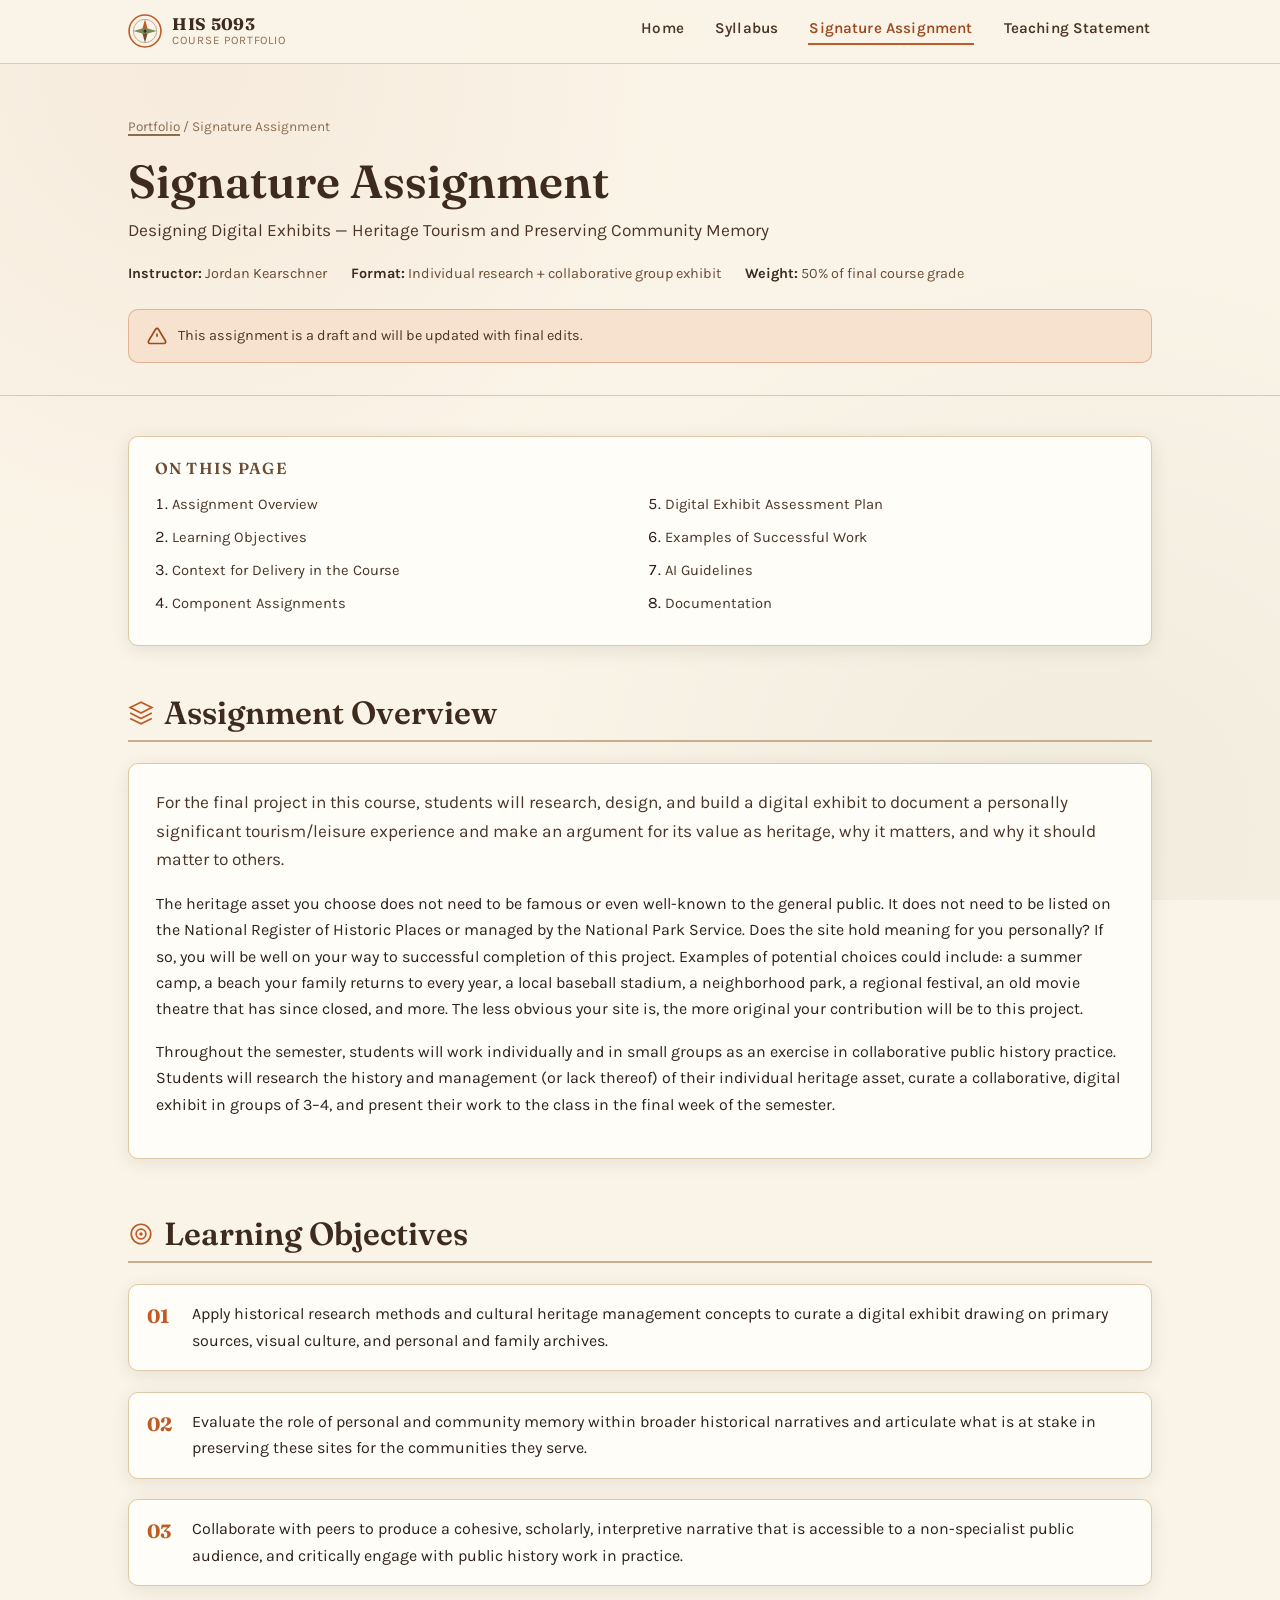
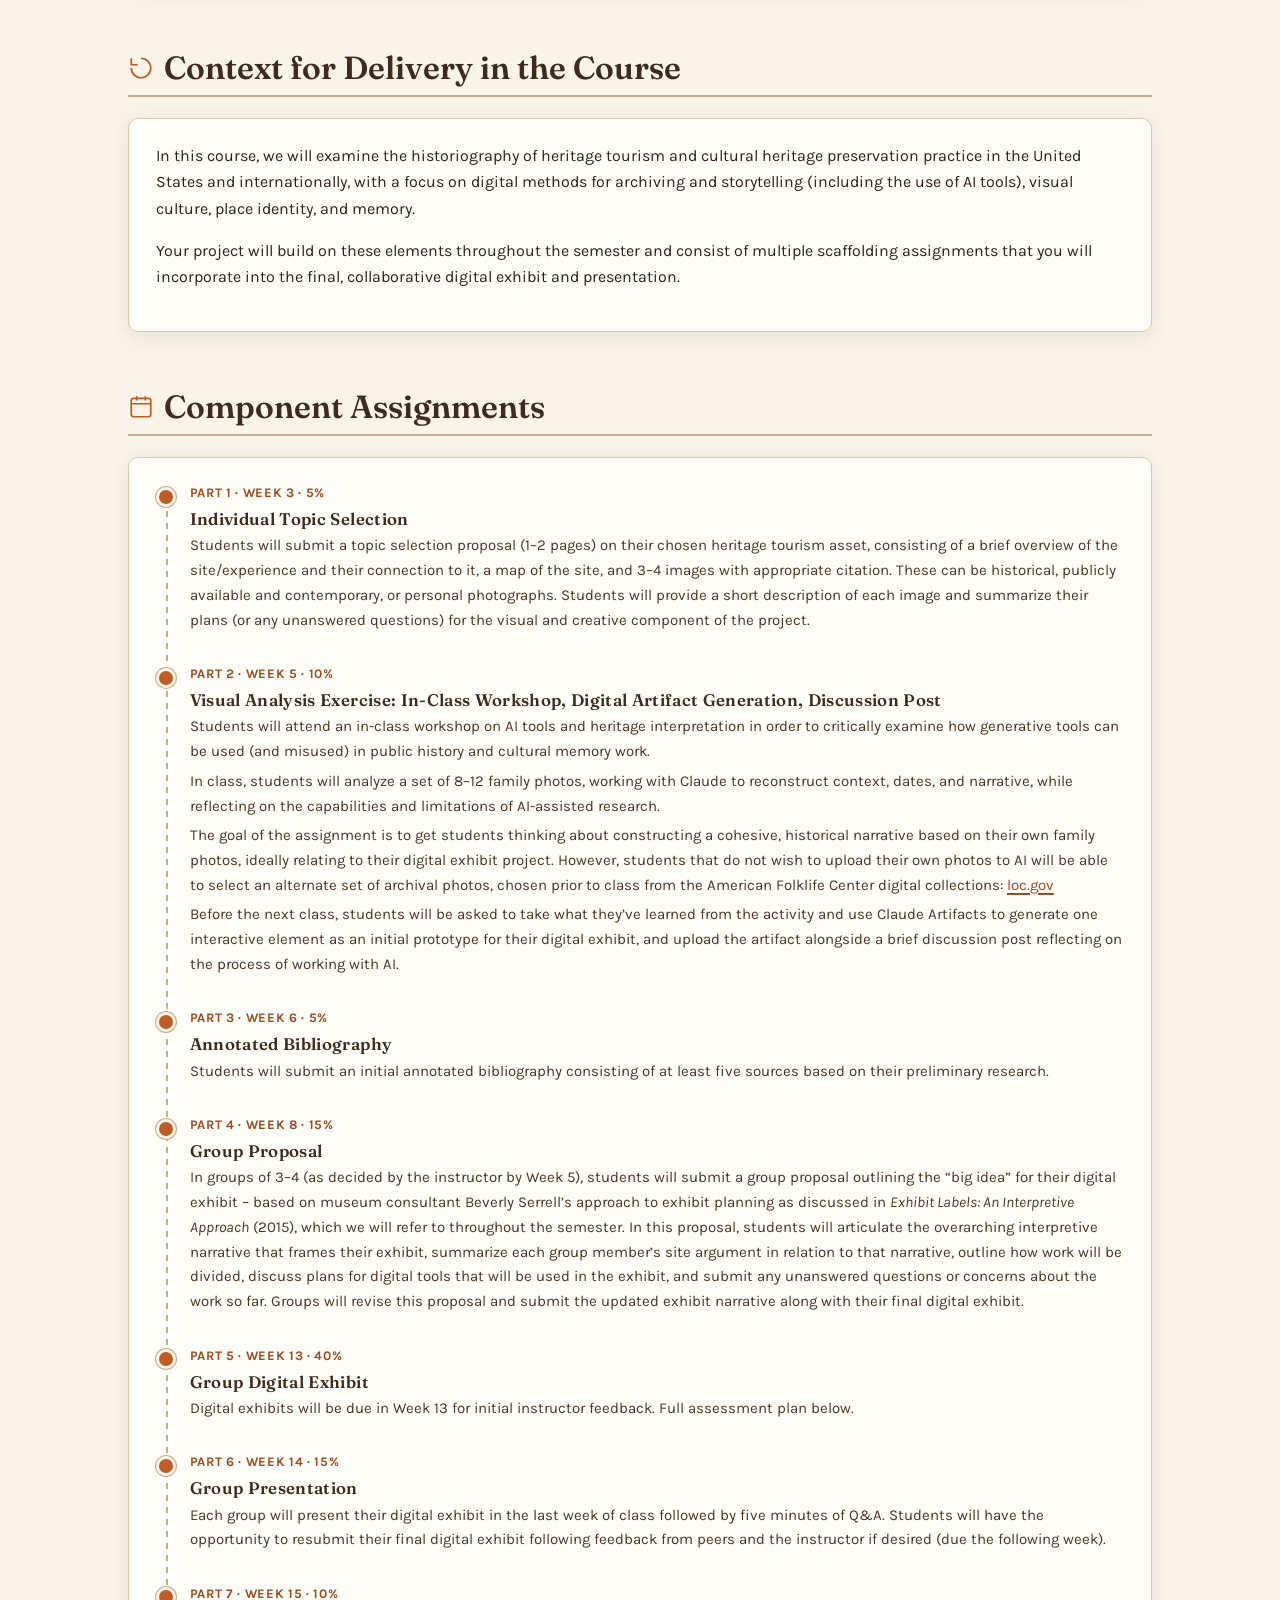
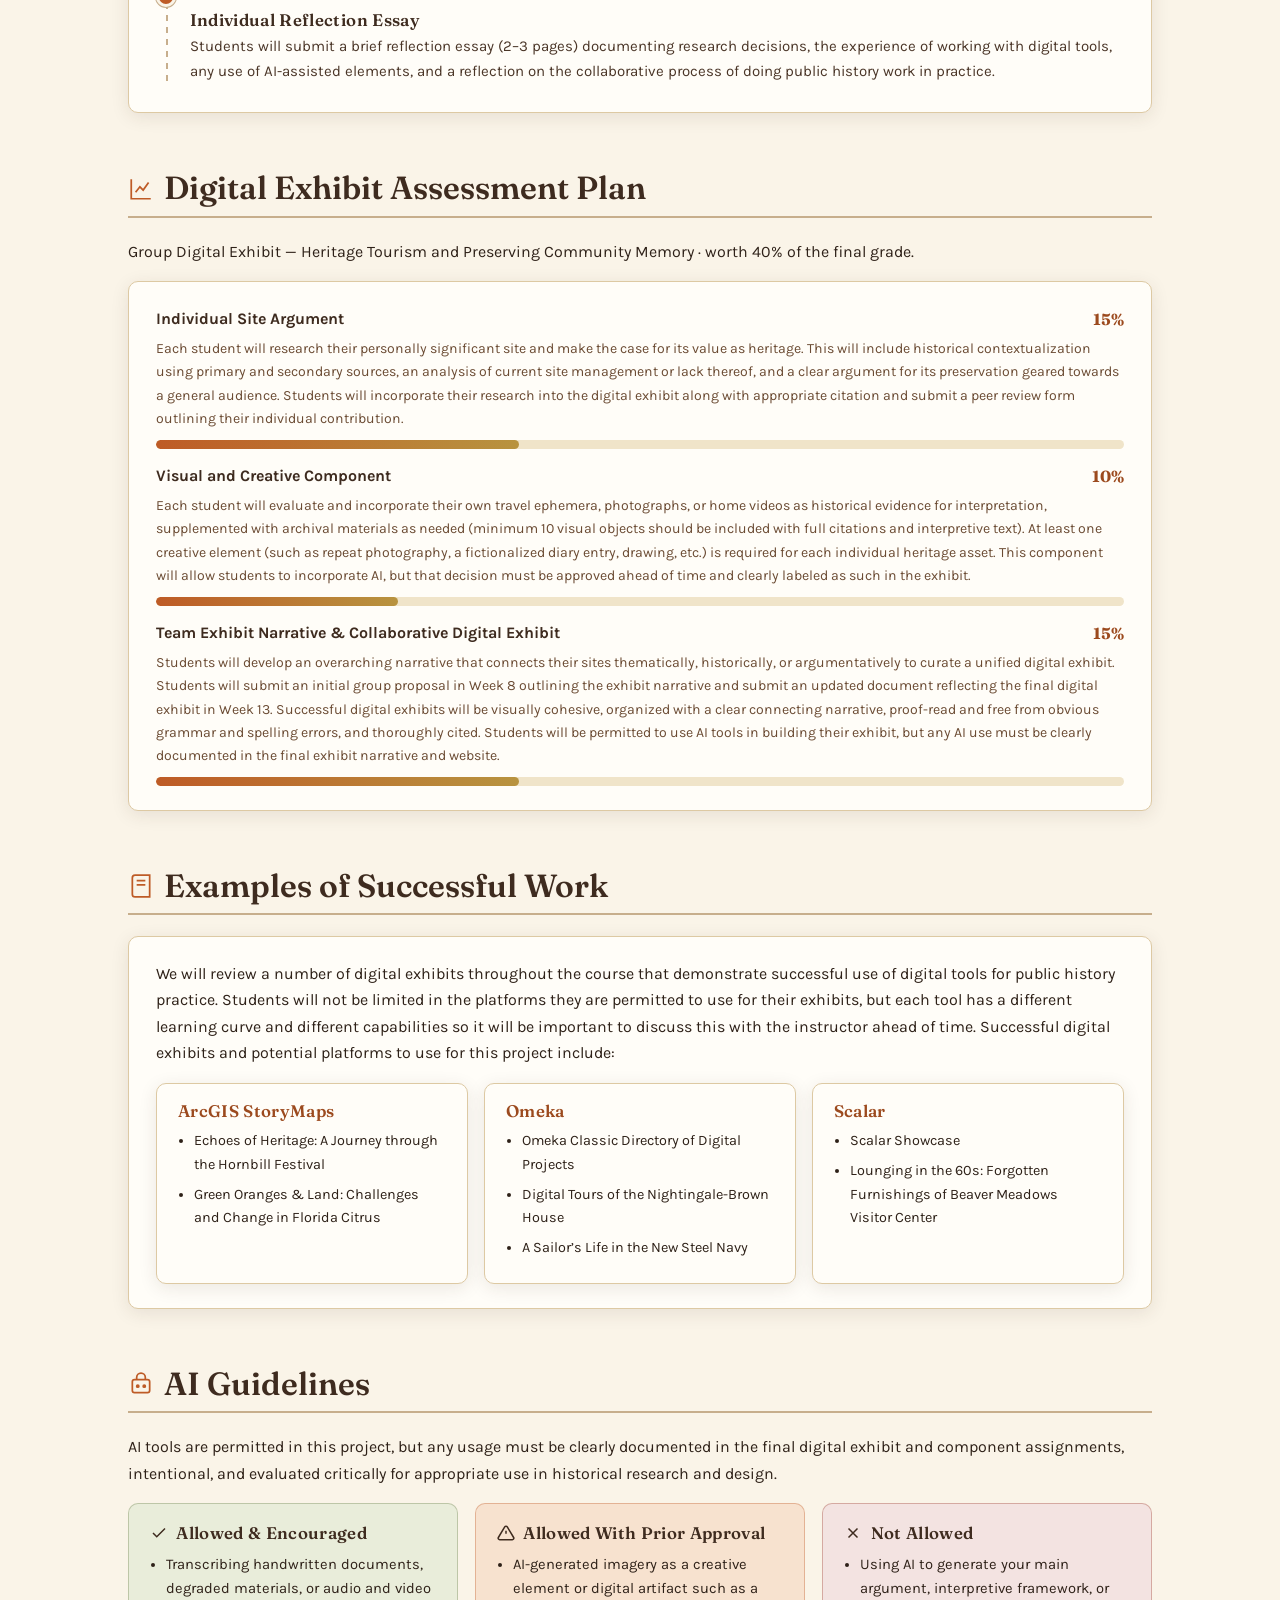
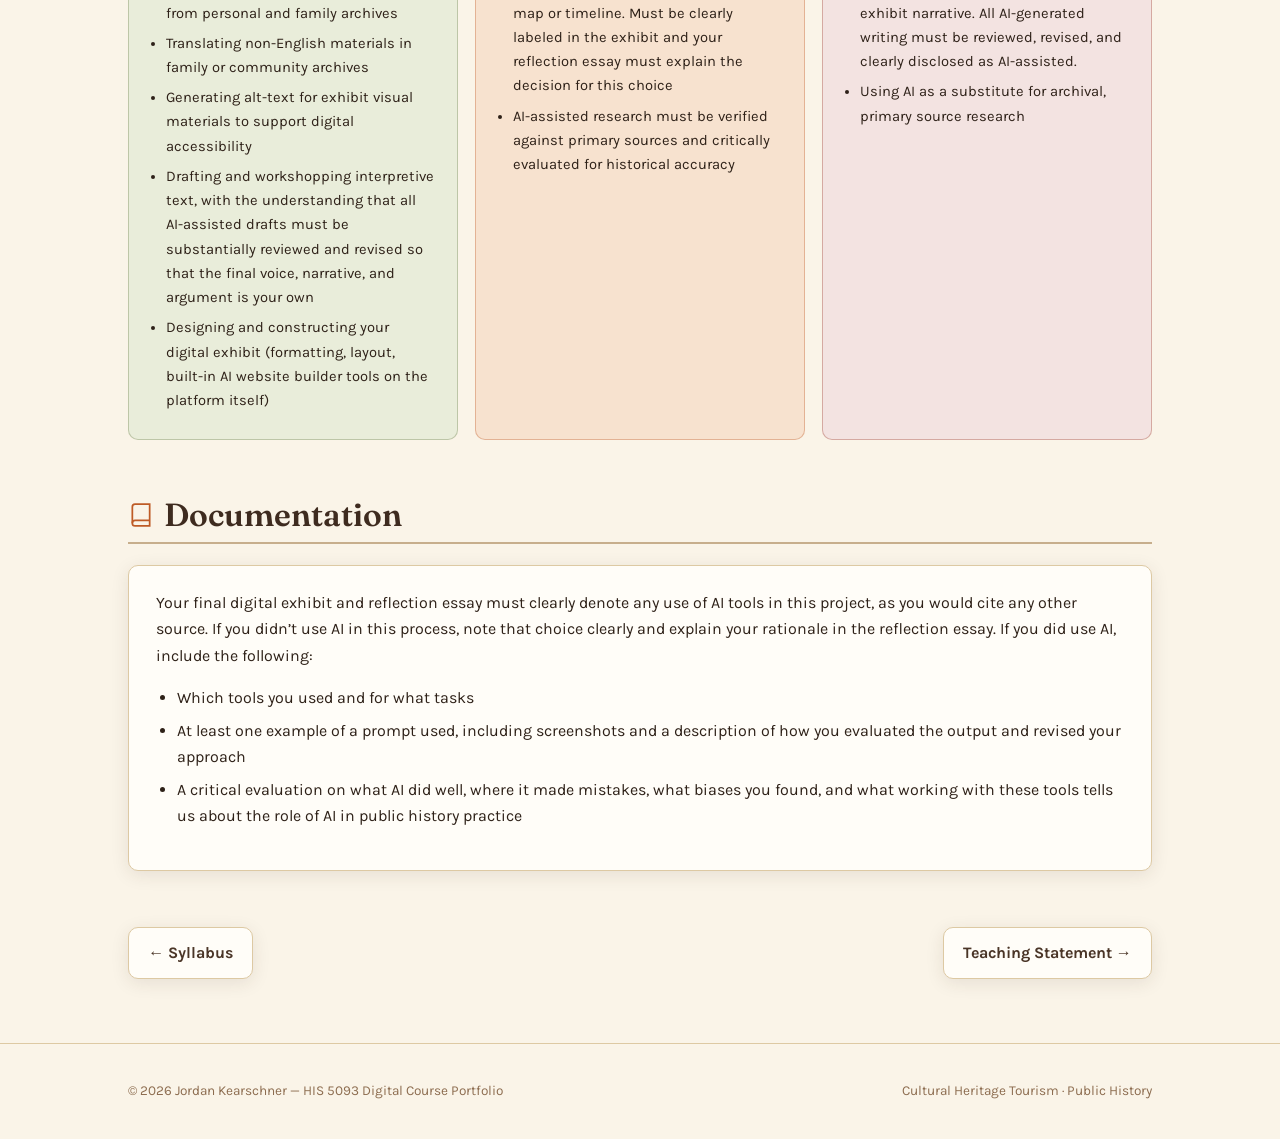
==== signature-assignment.html @ 81177800 "Build digital course portfolio structure for HIS 5093 Adds a warm, heritage/travel-themed static sit" ====
<!DOCTYPE html>
<html lang="en">
<head>
<meta charset="UTF-8">
<meta name="viewport" content="width=device-width, initial-scale=1.0">
<title>Signature Assignment — HIS 5093: Cultural Heritage Tourism</title>
<meta name="description" content="Signature assignment for HIS 5093: the Personal Heritage Tourism Digital Exhibit, including component assignments, assessment plan, and AI guidelines.">
<link rel="icon" type="image/svg+xml" href="assets/favicon.svg">
<link rel="stylesheet" href="css/styles.css">
</head>
<body>

<header class="site-header">
  <div class="container">
    <a class="brand" href="index.html">
      <img src="assets/favicon.svg" alt="">
      <span class="brand-text">
        <span class="course-code">HIS 5093</span>
        <span class="course-tag">Course Portfolio</span>
      </span>
    </a>
    <button class="nav-toggle" aria-label="Toggle navigation" aria-expanded="false">&#9776; Menu</button>
    <nav class="main-nav" aria-label="Primary">
      <ul>
        <li><a href="index.html">Home</a></li>
        <li><a href="syllabus.html">Syllabus</a></li>
        <li><a href="signature-assignment.html" aria-current="page">Signature Assignment</a></li>
        <li><a href="teaching-statement.html">Teaching Statement</a></li>
      </ul>
    </nav>
  </div>
</header>

<main>
  <section class="page-hero">
    <div class="container">
      <p class="breadcrumb"><a href="index.html">Portfolio</a> / Signature Assignment</p>
      <h1>Signature Assignment</h1>
      <p class="lead-text">Designing Digital Exhibits &mdash; Heritage Tourism and Preserving Community Memory</p>
      <div class="page-meta">
        <span><strong>Instructor:</strong> Jordan Kearschner</span>
        <span><strong>Format:</strong> Individual research + collaborative group exhibit</span>
        <span><strong>Weight:</strong> 50% of final course grade</span>
      </div>
      <div class="draft-note">
        <svg viewBox="0 0 24 24" fill="none" stroke="currentColor" stroke-width="2"><path d="M12 9v4M12 17h.01M10.29 3.86 1.82 18a2 2 0 0 0 1.71 3h16.94a2 2 0 0 0 1.71-3L13.71 3.86a2 2 0 0 0-3.42 0Z"/></svg>
        <span>This assignment is a draft and will be updated with final edits.</span>
      </div>
    </div>
  </section>

  <div class="container">

    <nav class="toc" aria-label="Table of contents">
      <h2>On this page</h2>
      <ol>
        <li><a href="#overview">Assignment Overview</a></li>
        <li><a href="#objectives">Learning Objectives</a></li>
        <li><a href="#context">Context for Delivery in the Course</a></li>
        <li><a href="#components">Component Assignments</a></li>
        <li><a href="#assessment-plan">Digital Exhibit Assessment Plan</a></li>
        <li><a href="#examples">Examples of Successful Work</a></li>
        <li><a href="#ai-guidelines">AI Guidelines</a></li>
        <li><a href="#documentation">Documentation</a></li>
      </ol>
    </nav>

    <section id="overview" class="content-section">
      <h2>
        <svg class="section-icon" viewBox="0 0 24 24" fill="none" stroke="currentColor" stroke-width="1.6"><path d="M12 2 2 7l10 5 10-5-10-5Z"/><path d="M2 17l10 5 10-5M2 12l10 5 10-5"/></svg>
        Assignment Overview
      </h2>
      <div class="panel">
        <p class="lead-text">For the final project in this course, students will research, design, and build a digital exhibit to document a personally significant tourism/leisure experience and make an argument for its value as heritage, why it matters, and why it should matter to others.</p>
        <p>The heritage asset you choose does not need to be famous or even well-known to the general public. It does not need to be listed on the National Register of Historic Places or managed by the National Park Service. Does the site hold meaning for you personally? If so, you will be well on your way to successful completion of this project. Examples of potential choices could include: a summer camp, a beach your family returns to every year, a local baseball stadium, a neighborhood park, a regional festival, an old movie theatre that has since closed, and more. The less obvious your site is, the more original your contribution will be to this project.</p>
        <p>Throughout the semester, students will work individually and in small groups as an exercise in collaborative public history practice. Students will research the history and management (or lack thereof) of their individual heritage asset, curate a collaborative, digital exhibit in groups of 3&ndash;4, and present their work to the class in the final week of the semester.</p>
      </div>
    </section>

    <section id="objectives" class="content-section">
      <h2>
        <svg class="section-icon" viewBox="0 0 24 24" fill="none" stroke="currentColor" stroke-width="1.6"><circle cx="12" cy="12" r="9"/><circle cx="12" cy="12" r="4.5"/><circle cx="12" cy="12" r="0.8" fill="currentColor"/></svg>
        Learning Objectives
      </h2>
      <ol class="objective-list">
        <li><span class="num">01</span><span>Apply historical research methods and cultural heritage management concepts to curate a digital exhibit drawing on primary sources, visual culture, and personal and family archives.</span></li>
        <li><span class="num">02</span><span>Evaluate the role of personal and community memory within broader historical narratives and articulate what is at stake in preserving these sites for the communities they serve.</span></li>
        <li><span class="num">03</span><span>Collaborate with peers to produce a cohesive, scholarly, interpretive narrative that is accessible to a non-specialist public audience, and critically engage with public history work in practice.</span></li>
      </ol>
    </section>

    <section id="context" class="content-section">
      <h2>
        <svg class="section-icon" viewBox="0 0 24 24" fill="none" stroke="currentColor" stroke-width="1.6"><path d="M3 12a9 9 0 1 0 9-9"/><path d="M3 3v6h6"/></svg>
        Context for Delivery in the Course
      </h2>
      <div class="panel">
        <p>In this course, we will examine the historiography of heritage tourism and cultural heritage preservation practice in the United States and internationally, with a focus on digital methods for archiving and storytelling (including the use of AI tools), visual culture, place identity, and memory.</p>
        <p>Your project will build on these elements throughout the semester and consist of multiple scaffolding assignments that you will incorporate into the final, collaborative digital exhibit and presentation.</p>
      </div>
    </section>

    <section id="components" class="content-section">
      <h2>
        <svg class="section-icon" viewBox="0 0 24 24" fill="none" stroke="currentColor" stroke-width="1.6"><rect x="3" y="4" width="18" height="17" rx="2"/><path d="M3 9h18M8 2v4M16 2v4"/></svg>
        Component Assignments
      </h2>
      <div class="panel">
        <div class="timeline">

          <div class="timeline-item">
            <div class="meta">Part 1 &middot; Week 3 &middot; 5%</div>
            <h4>Individual Topic Selection</h4>
            <p>Students will submit a topic selection proposal (1&ndash;2 pages) on their chosen heritage tourism asset, consisting of a brief overview of the site/experience and their connection to it, a map of the site, and 3&ndash;4 images with appropriate citation. These can be historical, publicly available and contemporary, or personal photographs. Students will provide a short description of each image and summarize their plans (or any unanswered questions) for the visual and creative component of the project.</p>
          </div>

          <div class="timeline-item">
            <div class="meta">Part 2 &middot; Week 5 &middot; 10%</div>
            <h4>Visual Analysis Exercise: In-Class Workshop, Digital Artifact Generation, Discussion Post</h4>
            <p>Students will attend an in-class workshop on AI tools and heritage interpretation in order to critically examine how generative tools can be used (and misused) in public history and cultural memory work.</p>
            <p>In class, students will analyze a set of 8&ndash;12 family photos, working with Claude to reconstruct context, dates, and narrative, while reflecting on the capabilities and limitations of AI-assisted research.</p>
            <p>The goal of the assignment is to get students thinking about constructing a cohesive, historical narrative based on their own family photos, ideally relating to their digital exhibit project. However, students that do not wish to upload their own photos to AI will be able to select an alternate set of archival photos, chosen prior to class from the American Folklife Center digital collections: <a href="https://www.loc.gov/collections/?fa=original-format:photo,+print,+drawing|partof:american+folklife+center" target="_blank" rel="noopener">loc.gov</a></p>
            <p>Before the next class, students will be asked to take what they&rsquo;ve learned from the activity and use Claude Artifacts to generate one interactive element as an initial prototype for their digital exhibit, and upload the artifact alongside a brief discussion post reflecting on the process of working with AI.</p>
          </div>

          <div class="timeline-item">
            <div class="meta">Part 3 &middot; Week 6 &middot; 5%</div>
            <h4>Annotated Bibliography</h4>
            <p>Students will submit an initial annotated bibliography consisting of at least five sources based on their preliminary research.</p>
          </div>

          <div class="timeline-item">
            <div class="meta">Part 4 &middot; Week 8 &middot; 15%</div>
            <h4>Group Proposal</h4>
            <p>In groups of 3&ndash;4 (as decided by the instructor by Week 5), students will submit a group proposal outlining the &ldquo;big idea&rdquo; for their digital exhibit &ndash; based on museum consultant Beverly Serrell&rsquo;s approach to exhibit planning as discussed in <em>Exhibit Labels: An Interpretive Approach</em> (2015), which we will refer to throughout the semester. In this proposal, students will articulate the overarching interpretive narrative that frames their exhibit, summarize each group member&rsquo;s site argument in relation to that narrative, outline how work will be divided, discuss plans for digital tools that will be used in the exhibit, and submit any unanswered questions or concerns about the work so far. Groups will revise this proposal and submit the updated exhibit narrative along with their final digital exhibit.</p>
          </div>

          <div class="timeline-item">
            <div class="meta">Part 5 &middot; Week 13 &middot; 40%</div>
            <h4>Group Digital Exhibit</h4>
            <p>Digital exhibits will be due in Week 13 for initial instructor feedback. Full assessment plan below.</p>
          </div>

          <div class="timeline-item">
            <div class="meta">Part 6 &middot; Week 14 &middot; 15%</div>
            <h4>Group Presentation</h4>
            <p>Each group will present their digital exhibit in the last week of class followed by five minutes of Q&amp;A. Students will have the opportunity to resubmit their final digital exhibit following feedback from peers and the instructor if desired (due the following week).</p>
          </div>

          <div class="timeline-item">
            <div class="meta">Part 7 &middot; Week 15 &middot; 10%</div>
            <h4>Individual Reflection Essay</h4>
            <p>Students will submit a brief reflection essay (2&ndash;3 pages) documenting research decisions, the experience of working with digital tools, any use of AI-assisted elements, and a reflection on the collaborative process of doing public history work in practice.</p>
          </div>

        </div>
      </div>
    </section>

    <section id="assessment-plan" class="content-section">
      <h2>
        <svg class="section-icon" viewBox="0 0 24 24" fill="none" stroke="currentColor" stroke-width="1.6"><path d="M3 3v18h18"/><path d="M7 15l4-5 3 3 5-7"/></svg>
        Digital Exhibit Assessment Plan
      </h2>
      <p>Group Digital Exhibit &mdash; Heritage Tourism and Preserving Community Memory &middot; worth 40% of the final grade.</p>
      <div class="panel">
        <div class="grade-breakdown">
          <div class="grade-item">
            <span class="label">Individual Site Argument</span><span class="pct">15%</span>
            <p class="sub">Each student will research their personally significant site and make the case for its value as heritage. This will include historical contextualization using primary and secondary sources, an analysis of current site management or lack thereof, and a clear argument for its preservation geared towards a general audience. Students will incorporate their research into the digital exhibit along with appropriate citation and submit a peer review form outlining their individual contribution.</p>
            <div class="bar-track"><div class="bar-fill" style="width:37.5%"></div></div>
          </div>
          <div class="grade-item">
            <span class="label">Visual and Creative Component</span><span class="pct">10%</span>
            <p class="sub">Each student will evaluate and incorporate their own travel ephemera, photographs, or home videos as historical evidence for interpretation, supplemented with archival materials as needed (minimum 10 visual objects should be included with full citations and interpretive text). At least one creative element (such as repeat photography, a fictionalized diary entry, drawing, etc.) is required for each individual heritage asset. This component will allow students to incorporate AI, but that decision must be approved ahead of time and clearly labeled as such in the exhibit.</p>
            <div class="bar-track"><div class="bar-fill" style="width:25%"></div></div>
          </div>
          <div class="grade-item">
            <span class="label">Team Exhibit Narrative &amp; Collaborative Digital Exhibit</span><span class="pct">15%</span>
            <p class="sub">Students will develop an overarching narrative that connects their sites thematically, historically, or argumentatively to curate a unified digital exhibit. Students will submit an initial group proposal in Week 8 outlining the exhibit narrative and submit an updated document reflecting the final digital exhibit in Week 13. Successful digital exhibits will be visually cohesive, organized with a clear connecting narrative, proof-read and free from obvious grammar and spelling errors, and thoroughly cited. Students will be permitted to use AI tools in building their exhibit, but any AI use must be clearly documented in the final exhibit narrative and website.</p>
            <div class="bar-track"><div class="bar-fill" style="width:37.5%"></div></div>
          </div>
        </div>
      </div>
    </section>

    <section id="examples" class="content-section">
      <h2>
        <svg class="section-icon" viewBox="0 0 24 24" fill="none" stroke="currentColor" stroke-width="1.6"><path d="M4 4.5A2.5 2.5 0 0 1 6.5 2H20v20H6.5A2.5 2.5 0 0 1 4 19.5v-15Z"/><path d="M8 7h8M8 11h8"/></svg>
        Examples of Successful Work
      </h2>
      <div class="panel">
        <p>We will review a number of digital exhibits throughout the course that demonstrate successful use of digital tools for public history practice. Students will not be limited in the platforms they are permitted to use for their exhibits, but each tool has a different learning curve and different capabilities so it will be important to discuss this with the instructor ahead of time. Successful digital exhibits and potential platforms to use for this project include:</p>
        <div class="platform-grid">
          <div class="platform-card">
            <h4>ArcGIS StoryMaps</h4>
            <ul>
              <li>Echoes of Heritage: A Journey through the Hornbill Festival</li>
              <li>Green Oranges &amp; Land: Challenges and Change in Florida Citrus</li>
            </ul>
          </div>
          <div class="platform-card">
            <h4>Omeka</h4>
            <ul>
              <li>Omeka Classic Directory of Digital Projects</li>
              <li>Digital Tours of the Nightingale-Brown House</li>
              <li>A Sailor&rsquo;s Life in the New Steel Navy</li>
            </ul>
          </div>
          <div class="platform-card">
            <h4>Scalar</h4>
            <ul>
              <li>Scalar Showcase</li>
              <li>Lounging in the 60s: Forgotten Furnishings of Beaver Meadows Visitor Center</li>
            </ul>
          </div>
        </div>
      </div>
    </section>

    <section id="ai-guidelines" class="content-section">
      <h2>
        <svg class="section-icon" viewBox="0 0 24 24" fill="none" stroke="currentColor" stroke-width="1.6"><rect x="4" y="8" width="16" height="12" rx="2"/><path d="M8 8V6a4 4 0 0 1 8 0v2"/><circle cx="9" cy="14" r="1" fill="currentColor"/><circle cx="15" cy="14" r="1" fill="currentColor"/></svg>
        AI Guidelines
      </h2>
      <p>AI tools are permitted in this project, but any usage must be clearly documented in the final digital exhibit and component assignments, intentional, and evaluated critically for appropriate use in historical research and design.</p>
      <div class="ai-columns">
        <div class="ai-col allowed">
          <h4>
            <svg width="18" height="18" viewBox="0 0 24 24" fill="none" stroke="currentColor" stroke-width="2"><path d="M20 6 9 17l-5-5"/></svg>
            Allowed &amp; Encouraged
          </h4>
          <ul>
            <li>Transcribing handwritten documents, degraded materials, or audio and video from personal and family archives</li>
            <li>Translating non-English materials in family or community archives</li>
            <li>Generating alt-text for exhibit visual materials to support digital accessibility</li>
            <li>Drafting and workshopping interpretive text, with the understanding that all AI-assisted drafts must be substantially reviewed and revised so that the final voice, narrative, and argument is your own</li>
            <li>Designing and constructing your digital exhibit (formatting, layout, built-in AI website builder tools on the platform itself)</li>
          </ul>
        </div>
        <div class="ai-col approval">
          <h4>
            <svg width="18" height="18" viewBox="0 0 24 24" fill="none" stroke="currentColor" stroke-width="2"><path d="M12 9v4M12 17h.01M10.29 3.86 1.82 18a2 2 0 0 0 1.71 3h16.94a2 2 0 0 0 1.71-3L13.71 3.86a2 2 0 0 0-3.42 0Z"/></svg>
            Allowed With Prior Approval
          </h4>
          <ul>
            <li>AI-generated imagery as a creative element or digital artifact such as a map or timeline. Must be clearly labeled in the exhibit and your reflection essay must explain the decision for this choice</li>
            <li>AI-assisted research must be verified against primary sources and critically evaluated for historical accuracy</li>
          </ul>
        </div>
        <div class="ai-col not-allowed">
          <h4>
            <svg width="18" height="18" viewBox="0 0 24 24" fill="none" stroke="currentColor" stroke-width="2"><path d="M18 6 6 18M6 6l12 12"/></svg>
            Not Allowed
          </h4>
          <ul>
            <li>Using AI to generate your main argument, interpretive framework, or exhibit narrative. All AI-generated writing must be reviewed, revised, and clearly disclosed as AI-assisted.</li>
            <li>Using AI as a substitute for archival, primary source research</li>
          </ul>
        </div>
      </div>
    </section>

    <section id="documentation" class="content-section">
      <h2>
        <svg class="section-icon" viewBox="0 0 24 24" fill="none" stroke="currentColor" stroke-width="1.6"><path d="M4 19.5A2.5 2.5 0 0 1 6.5 17H20"/><path d="M6.5 2H20v20H6.5A2.5 2.5 0 0 1 4 19.5v-15A2.5 2.5 0 0 1 6.5 2Z"/></svg>
        Documentation
      </h2>
      <div class="panel">
        <p>Your final digital exhibit and reflection essay must clearly denote any use of AI tools in this project, as you would cite any other source. If you didn&rsquo;t use AI in this process, note that choice clearly and explain your rationale in the reflection essay. If you did use AI, include the following:</p>
        <ul>
          <li>Which tools you used and for what tasks</li>
          <li>At least one example of a prompt used, including screenshots and a description of how you evaluated the output and revised your approach</li>
          <li>A critical evaluation on what AI did well, where it made mistakes, what biases you found, and what working with these tools tells us about the role of AI in public history practice</li>
        </ul>
      </div>
    </section>

    <div class="page-nav-links">
      <a href="syllabus.html">&larr; Syllabus</a>
      <a href="teaching-statement.html">Teaching Statement &rarr;</a>
    </div>

  </div>
</main>

<footer class="site-footer">
  <div class="container">
    <span>&copy; 2026 Jordan Kearschner &mdash; HIS 5093 Digital Course Portfolio</span>
    <span>Cultural Heritage Tourism &middot; Public History</span>
  </div>
</footer>

<script src="js/main.js"></script>
</body>
</html>
---- css/styles.css ----
/* ==========================================================================
   HIS 5093 Digital Portfolio — Cultural Heritage Tourism
   Warm, travel/heritage-inspired design system
   ========================================================================== */

@import url('https://fonts.googleapis.com/css2?family=Fraunces:ital,opsz,wght@0,9..144,400;0,9..144,500;0,9..144,600;0,9..144,700;1,9..144,500&family=Karla:wght@400;500;600;700&display=swap');

:root {
  /* Warm heritage palette */
  --cream: #faf4e8;
  --cream-deep: #f0e4c9;
  --paper: #fffdf8;
  --brown-900: #3e2b1f;
  --brown-800: #4a3527;
  --brown-700: #6b4b33;
  --brown-500: #8c6c4f;
  --brown-300: #c7ae8c;
  --orange-600: #be5b26;
  --orange-700: #9c4a1e;
  --orange-100: #f7e2cf;
  --green-600: #7c8b5a;
  --green-700: #5f6c44;
  --green-100: #e9edda;
  --gold: #b8933f;
  --ink: #2e2118;
  --line: #ddc9a3;

  --font-display: 'Fraunces', Georgia, 'Times New Roman', serif;
  --font-body: 'Karla', -apple-system, BlinkMacSystemFont, 'Segoe UI', sans-serif;

  --radius: 10px;
  --shadow-soft: 0 4px 18px rgba(62, 43, 31, 0.1);
  --shadow-card: 0 6px 24px rgba(62, 43, 31, 0.12);
  --max-width: 1080px;
}

* {
  box-sizing: border-box;
}

html {
  scroll-behavior: smooth;
}

body {
  margin: 0;
  font-family: var(--font-body);
  color: var(--ink);
  background-color: var(--cream);
  background-image:
    radial-gradient(circle at 15% 8%, rgba(190, 91, 38, 0.06), transparent 40%),
    radial-gradient(circle at 85% 92%, rgba(124, 139, 90, 0.08), transparent 45%);
  background-attachment: fixed;
  line-height: 1.65;
  -webkit-font-smoothing: antialiased;
}

h1, h2, h3, h4 {
  font-family: var(--font-display);
  color: var(--brown-900);
  line-height: 1.2;
  margin: 0 0 0.5em;
  font-weight: 600;
}

h1 { font-size: clamp(2rem, 4vw, 2.9rem); }
h2 { font-size: clamp(1.5rem, 3vw, 2rem); }
h3 { font-size: 1.25rem; }
h4 { font-size: 1.05rem; letter-spacing: 0.02em; }

p { margin: 0 0 1em; }

a {
  color: var(--orange-700);
  text-decoration-thickness: 1.5px;
  text-underline-offset: 3px;
}
a:hover { color: var(--orange-600); }

ul, ol {
  padding-left: 1.3em;
}
li { margin-bottom: 0.4em; }

.container {
  max-width: var(--max-width);
  margin: 0 auto;
  padding: 0 1.75rem;
}

/* ---------------- Header / Nav ---------------- */

.site-header {
  position: sticky;
  top: 0;
  z-index: 50;
  background: rgba(250, 244, 232, 0.94);
  backdrop-filter: saturate(160%) blur(6px);
  border-bottom: 1px solid var(--line);
}

.site-header .container {
  display: flex;
  align-items: center;
  justify-content: space-between;
  padding-top: 0.9rem;
  padding-bottom: 0.9rem;
}

.brand {
  display: flex;
  align-items: center;
  gap: 0.65rem;
  text-decoration: none;
  color: var(--brown-900);
}

.brand img { width: 34px; height: 34px; flex-shrink: 0; }

.brand-text {
  display: flex;
  flex-direction: column;
  line-height: 1.15;
}

.brand-text .course-code {
  font-family: var(--font-display);
  font-weight: 700;
  font-size: 1.05rem;
  letter-spacing: 0.02em;
}

.brand-text .course-tag {
  font-size: 0.72rem;
  text-transform: uppercase;
  letter-spacing: 0.08em;
  color: var(--brown-500);
}

.main-nav ul {
  display: flex;
  list-style: none;
  gap: 1.75rem;
  margin: 0;
  padding: 0;
}

.main-nav a {
  color: var(--brown-800);
  text-decoration: none;
  font-weight: 600;
  font-size: 0.95rem;
  letter-spacing: 0.01em;
  padding: 0.35rem 0.1rem;
  border-bottom: 2px solid transparent;
  transition: border-color 0.2s ease, color 0.2s ease;
}

.main-nav a:hover,
.main-nav a[aria-current="page"] {
  color: var(--orange-700);
  border-bottom-color: var(--orange-600);
}

.nav-toggle {
  display: none;
  background: none;
  border: 1px solid var(--brown-500);
  border-radius: 6px;
  padding: 0.4rem 0.6rem;
  color: var(--brown-800);
  cursor: pointer;
  font-size: 1rem;
}

/* ---------------- Hero ---------------- */

.hero {
  padding: 4.5rem 0 3.5rem;
  position: relative;
  overflow: hidden;
}

.hero .eyebrow {
  display: inline-flex;
  align-items: center;
  gap: 0.5em;
  font-size: 0.78rem;
  text-transform: uppercase;
  letter-spacing: 0.14em;
  color: var(--green-700);
  background: var(--green-100);
  border: 1px solid rgba(124, 139, 90, 0.4);
  padding: 0.35em 0.9em;
  border-radius: 999px;
  margin-bottom: 1.4rem;
  font-weight: 700;
}

.hero h1 {
  max-width: 16ch;
}

.hero .lede {
  max-width: 60ch;
  font-size: 1.15rem;
  color: var(--brown-800);
}

.hero .byline {
  margin-top: 1.75rem;
  font-family: var(--font-display);
  font-style: italic;
  font-size: 1.05rem;
  color: var(--brown-700);
}

/* travel-route divider */
.route-divider {
  display: flex;
  align-items: center;
  gap: 0.75rem;
  margin: 2.75rem 0;
  color: var(--brown-500);
}
.route-divider .line {
  flex: 1;
  height: 0;
  border-top: 2px dashed var(--brown-300);
}
.route-divider svg { width: 20px; height: 20px; flex-shrink: 0; }

/* ---------------- Portfolio cards (index) ---------------- */

.portfolio-grid {
  display: grid;
  grid-template-columns: repeat(auto-fit, minmax(280px, 1fr));
  gap: 1.75rem;
  margin: 2.5rem 0 4rem;
}

.doc-card {
  background: var(--paper);
  border: 1px solid var(--line);
  border-radius: var(--radius);
  padding: 1.85rem 1.6rem;
  box-shadow: var(--shadow-card);
  display: flex;
  flex-direction: column;
  gap: 0.85rem;
  text-decoration: none;
  color: inherit;
  position: relative;
  transition: transform 0.2s ease, box-shadow 0.2s ease;
  border-top: 4px solid var(--orange-600);
}

.doc-card:nth-child(2) { border-top-color: var(--green-600); }
.doc-card:nth-child(3) { border-top-color: var(--gold); }

.doc-card:hover {
  transform: translateY(-4px);
  box-shadow: 0 12px 30px rgba(62, 43, 31, 0.18);
}

.doc-card .icon {
  width: 42px;
  height: 42px;
  color: var(--orange-600);
}

.doc-card:nth-child(2) .icon { color: var(--green-600); }
.doc-card:nth-child(3) .icon { color: var(--gold); }

.doc-card h3 {
  margin-bottom: 0.15rem;
}

.doc-card p {
  color: var(--brown-700);
  font-size: 0.95rem;
  margin-bottom: 0.25rem;
  flex-grow: 1;
}

.card-cta {
  font-weight: 700;
  font-size: 0.9rem;
  color: var(--orange-700);
}

.status-badge {
  align-self: flex-start;
  font-size: 0.68rem;
  text-transform: uppercase;
  letter-spacing: 0.08em;
  font-weight: 700;
  padding: 0.3em 0.75em;
  border-radius: 999px;
}

.status-badge.draft {
  background: var(--orange-100);
  color: var(--orange-700);
}

.status-badge.pending {
  background: var(--cream-deep);
  color: var(--brown-700);
  border: 1px dashed var(--brown-300);
}

/* ---------------- Page header (interior pages) ---------------- */

.page-hero {
  padding: 3.25rem 0 2rem;
  border-bottom: 1px solid var(--line);
  margin-bottom: 2.5rem;
}

.breadcrumb {
  font-size: 0.85rem;
  color: var(--brown-500);
  margin-bottom: 1rem;
}
.breadcrumb a { color: var(--brown-500); }

.page-hero h1 { margin-bottom: 0.4rem; }

.page-meta {
  display: flex;
  flex-wrap: wrap;
  gap: 0.6rem 1.5rem;
  margin-top: 1.1rem;
  font-size: 0.9rem;
  color: var(--brown-700);
}
.page-meta strong { color: var(--brown-900); }

.draft-note {
  margin-top: 1.4rem;
  display: flex;
  gap: 0.7rem;
  align-items: flex-start;
  background: var(--orange-100);
  border: 1px solid rgba(190, 91, 38, 0.35);
  border-radius: var(--radius);
  padding: 0.9rem 1.1rem;
  font-size: 0.9rem;
  color: var(--brown-800);
}
.draft-note svg { width: 20px; height: 20px; flex-shrink: 0; color: var(--orange-700); margin-top: 2px; }

/* ---------------- Sections & TOC ---------------- */

.toc {
  background: var(--paper);
  border: 1px solid var(--line);
  border-radius: var(--radius);
  padding: 1.4rem 1.6rem;
  margin-bottom: 3rem;
  box-shadow: var(--shadow-soft);
}
.toc h2 {
  font-size: 1rem;
  text-transform: uppercase;
  letter-spacing: 0.08em;
  margin-bottom: 0.8rem;
  color: var(--brown-700);
}
.toc ol {
  columns: 2;
  column-gap: 2rem;
  padding-left: 1.1em;
  margin: 0;
}
.toc a { color: var(--brown-800); text-decoration: none; font-size: 0.92rem; }
.toc a:hover { color: var(--orange-700); text-decoration: underline; }

.content-section {
  margin-bottom: 3.5rem;
  scroll-margin-top: 5.5rem;
}

.content-section h2 {
  display: flex;
  align-items: center;
  gap: 0.6rem;
  border-bottom: 2px solid var(--brown-300);
  padding-bottom: 0.5rem;
  margin-bottom: 1.3rem;
}

.content-section h2 .section-icon {
  width: 26px;
  height: 26px;
  color: var(--orange-600);
  flex-shrink: 0;
}

.lead-text {
  font-size: 1.08rem;
  color: var(--brown-800);
}

/* ---------------- Cards / panels ---------------- */

.panel {
  background: var(--paper);
  border: 1px solid var(--line);
  border-radius: var(--radius);
  padding: 1.5rem 1.7rem;
  box-shadow: var(--shadow-soft);
  margin-bottom: 1.25rem;
}

.card-grid {
  display: grid;
  grid-template-columns: repeat(auto-fit, minmax(240px, 1fr));
  gap: 1.25rem;
}

.objective-list {
  list-style: none;
  padding: 0;
  display: grid;
  gap: 0.9rem;
}
.objective-list li {
  display: flex;
  gap: 0.85rem;
  align-items: flex-start;
  background: var(--paper);
  border: 1px solid var(--line);
  border-radius: var(--radius);
  padding: 1rem 1.15rem;
  box-shadow: var(--shadow-soft);
}
.objective-list .num {
  font-family: var(--font-display);
  font-weight: 700;
  font-size: 1.2rem;
  color: var(--orange-600);
  flex-shrink: 0;
  width: 1.6em;
}

/* ---------------- Grading / stat bars ---------------- */

.grade-breakdown {
  display: grid;
  gap: 0.9rem;
}
.grade-item {
  display: grid;
  grid-template-columns: 1fr auto;
  gap: 0.3rem 1rem;
  align-items: center;
}
.grade-item .label {
  font-weight: 700;
  color: var(--brown-900);
}
.grade-item .pct {
  font-family: var(--font-display);
  font-weight: 700;
  color: var(--orange-700);
}
.grade-item .sub {
  grid-column: 1 / -1;
  font-size: 0.88rem;
  color: var(--brown-700);
  margin: 0 0 0.3rem;
}
.bar-track {
  grid-column: 1 / -1;
  height: 9px;
  background: var(--cream-deep);
  border-radius: 999px;
  overflow: hidden;
}
.bar-fill {
  height: 100%;
  background: linear-gradient(90deg, var(--orange-600), var(--gold));
  border-radius: 999px;
}

.grade-scale-table {
  width: 100%;
  border-collapse: collapse;
  margin-top: 0.5rem;
}
.grade-scale-table th, .grade-scale-table td {
  text-align: left;
  padding: 0.55rem 0.9rem;
  border-bottom: 1px solid var(--line);
}
.grade-scale-table th {
  font-family: var(--font-display);
  color: var(--brown-900);
  background: var(--cream-deep);
}
.grade-scale-table tr:last-child td { border-bottom: none; }

/* ---------------- Weekly schedule (accordion) ---------------- */

.schedule-list {
  display: flex;
  flex-direction: column;
  gap: 0.8rem;
}

.week-item {
  background: var(--paper);
  border: 1px solid var(--line);
  border-radius: var(--radius);
  box-shadow: var(--shadow-soft);
  overflow: hidden;
}

.week-item summary {
  cursor: pointer;
  list-style: none;
  padding: 1rem 1.3rem;
  display: flex;
  align-items: center;
  gap: 1rem;
  font-weight: 700;
  color: var(--brown-900);
}
.week-item summary::-webkit-details-marker { display: none; }

.week-item summary .week-tag {
  font-family: var(--font-display);
  font-weight: 700;
  color: var(--paper);
  background: var(--brown-700);
  border-radius: 6px;
  padding: 0.3em 0.65em;
  font-size: 0.82rem;
  flex-shrink: 0;
  min-width: 3.4em;
  text-align: center;
}

.week-item.is-break summary .week-tag { background: var(--green-700); }

.week-item summary .week-date {
  font-family: var(--font-body);
  font-weight: 600;
  color: var(--brown-500);
  font-size: 0.85rem;
  white-space: nowrap;
}

.week-item summary .week-title {
  flex: 1;
}

.week-item summary .chevron {
  width: 18px;
  height: 18px;
  color: var(--orange-600);
  transition: transform 0.2s ease;
  flex-shrink: 0;
}
.week-item[open] summary .chevron { transform: rotate(90deg); }

.week-body {
  padding: 0 1.3rem 1.3rem 1.3rem;
  border-top: 1px dashed var(--line);
  padding-top: 1rem;
  display: grid;
  gap: 1rem;
}

.week-body h4 {
  color: var(--brown-700);
  text-transform: uppercase;
  font-size: 0.75rem;
  letter-spacing: 0.08em;
  margin-bottom: 0.4rem;
}

.week-body .assignment-flag {
  display: inline-flex;
  align-items: center;
  gap: 0.4em;
  background: var(--green-100);
  color: var(--green-700);
  border-radius: 6px;
  padding: 0.6em 0.8em;
  font-size: 0.88rem;
  font-weight: 600;
}

/* ---------------- AI policy tri-column ---------------- */

.ai-columns {
  display: grid;
  grid-template-columns: repeat(auto-fit, minmax(230px, 1fr));
  gap: 1.1rem;
}

.ai-col {
  border-radius: var(--radius);
  padding: 1.2rem 1.3rem;
  border: 1px solid var(--line);
}

.ai-col.allowed { background: var(--green-100); border-color: rgba(124,139,90,0.4); }
.ai-col.approval { background: var(--orange-100); border-color: rgba(190,91,38,0.35); }
.ai-col.not-allowed { background: #f3e3e1; border-color: rgba(155,60,42,0.35); }

.ai-col h4 {
  display: flex;
  align-items: center;
  gap: 0.5em;
  color: var(--brown-900);
  margin-bottom: 0.6rem;
}
.ai-col ul { padding-left: 1.1em; margin: 0; font-size: 0.92rem; }

/* ---------------- Timeline (component assignments) ---------------- */

.timeline {
  position: relative;
  padding-left: 2.1rem;
  display: grid;
  gap: 1.6rem;
}
.timeline::before {
  content: "";
  position: absolute;
  left: 0.6rem;
  top: 0.3rem;
  bottom: 0.3rem;
  width: 2px;
  background: repeating-linear-gradient(to bottom, var(--brown-300) 0 6px, transparent 6px 12px);
}
.timeline-item {
  position: relative;
}
.timeline-item::before {
  content: "";
  position: absolute;
  left: -2.1rem;
  top: 0.3rem;
  width: 14px;
  height: 14px;
  border-radius: 50%;
  background: var(--orange-600);
  border: 3px solid var(--cream);
  box-shadow: 0 0 0 1px var(--brown-300);
}
.timeline-item h4 {
  margin-bottom: 0.25rem;
  color: var(--brown-900);
  font-size: 1.05rem;
}
.timeline-item .meta {
  font-size: 0.82rem;
  color: var(--orange-700);
  font-weight: 700;
  text-transform: uppercase;
  letter-spacing: 0.05em;
  margin-bottom: 0.35rem;
}
.timeline-item p { font-size: 0.94rem; color: var(--brown-800); margin-bottom: 0.3rem; }

/* ---------------- Platform examples ---------------- */

.platform-grid {
  display: grid;
  grid-template-columns: repeat(auto-fit, minmax(220px, 1fr));
  gap: 1rem;
}
.platform-card {
  background: var(--paper);
  border: 1px solid var(--line);
  border-radius: var(--radius);
  padding: 1.1rem 1.3rem;
  box-shadow: var(--shadow-soft);
}
.platform-card h4 {
  color: var(--orange-700);
  margin-bottom: 0.5rem;
}
.platform-card ul { font-size: 0.9rem; padding-left: 1.1em; margin: 0; }

/* ---------------- Placeholder / coming soon ---------------- */

.placeholder-panel {
  text-align: center;
  padding: 4rem 2rem;
  background: var(--paper);
  border: 2px dashed var(--brown-300);
  border-radius: var(--radius);
  max-width: 640px;
  margin: 0 auto 3rem;
}
.placeholder-panel .icon {
  width: 56px;
  height: 56px;
  color: var(--gold);
  margin-bottom: 1rem;
}
.placeholder-panel h2 { border: none; padding: 0; justify-content: center; }
.placeholder-panel p { color: var(--brown-700); max-width: 46ch; margin-left: auto; margin-right: auto; }

/* ---------------- Footer ---------------- */

.site-footer {
  border-top: 1px solid var(--line);
  margin-top: 4rem;
  padding: 2.25rem 0;
  color: var(--brown-500);
  font-size: 0.85rem;
}
.site-footer .container {
  display: flex;
  flex-wrap: wrap;
  gap: 1rem;
  justify-content: space-between;
  align-items: center;
}
.site-footer a { color: var(--brown-700); }

/* ---------------- Back to top / prev-next nav ---------------- */

.page-nav-links {
  display: flex;
  justify-content: space-between;
  gap: 1rem;
  margin-top: 2.5rem;
  flex-wrap: wrap;
}
.page-nav-links a {
  text-decoration: none;
  color: var(--brown-800);
  font-weight: 700;
  border: 1px solid var(--line);
  background: var(--paper);
  border-radius: var(--radius);
  padding: 0.75rem 1.2rem;
  box-shadow: var(--shadow-soft);
  display: flex;
  align-items: center;
  gap: 0.5em;
  transition: transform 0.15s ease;
}
.page-nav-links a:hover { transform: translateY(-2px); color: var(--orange-700); }

/* ---------------- Responsive ---------------- */

@media (max-width: 760px) {
  .main-nav {
    position: absolute;
    top: 100%;
    left: 0;
    right: 0;
    background: var(--cream);
    border-bottom: 1px solid var(--line);
    box-shadow: var(--shadow-soft);
    display: none;
  }
  .main-nav.is-open { display: block; }
  .main-nav ul {
    flex-direction: column;
    gap: 0;
    padding: 0.5rem 1.75rem 1.25rem;
  }
  .main-nav li { border-top: 1px solid var(--line); }
  .main-nav a { display: block; padding: 0.85rem 0; }
  .nav-toggle { display: inline-flex; }
  .toc ol { columns: 1; }
}
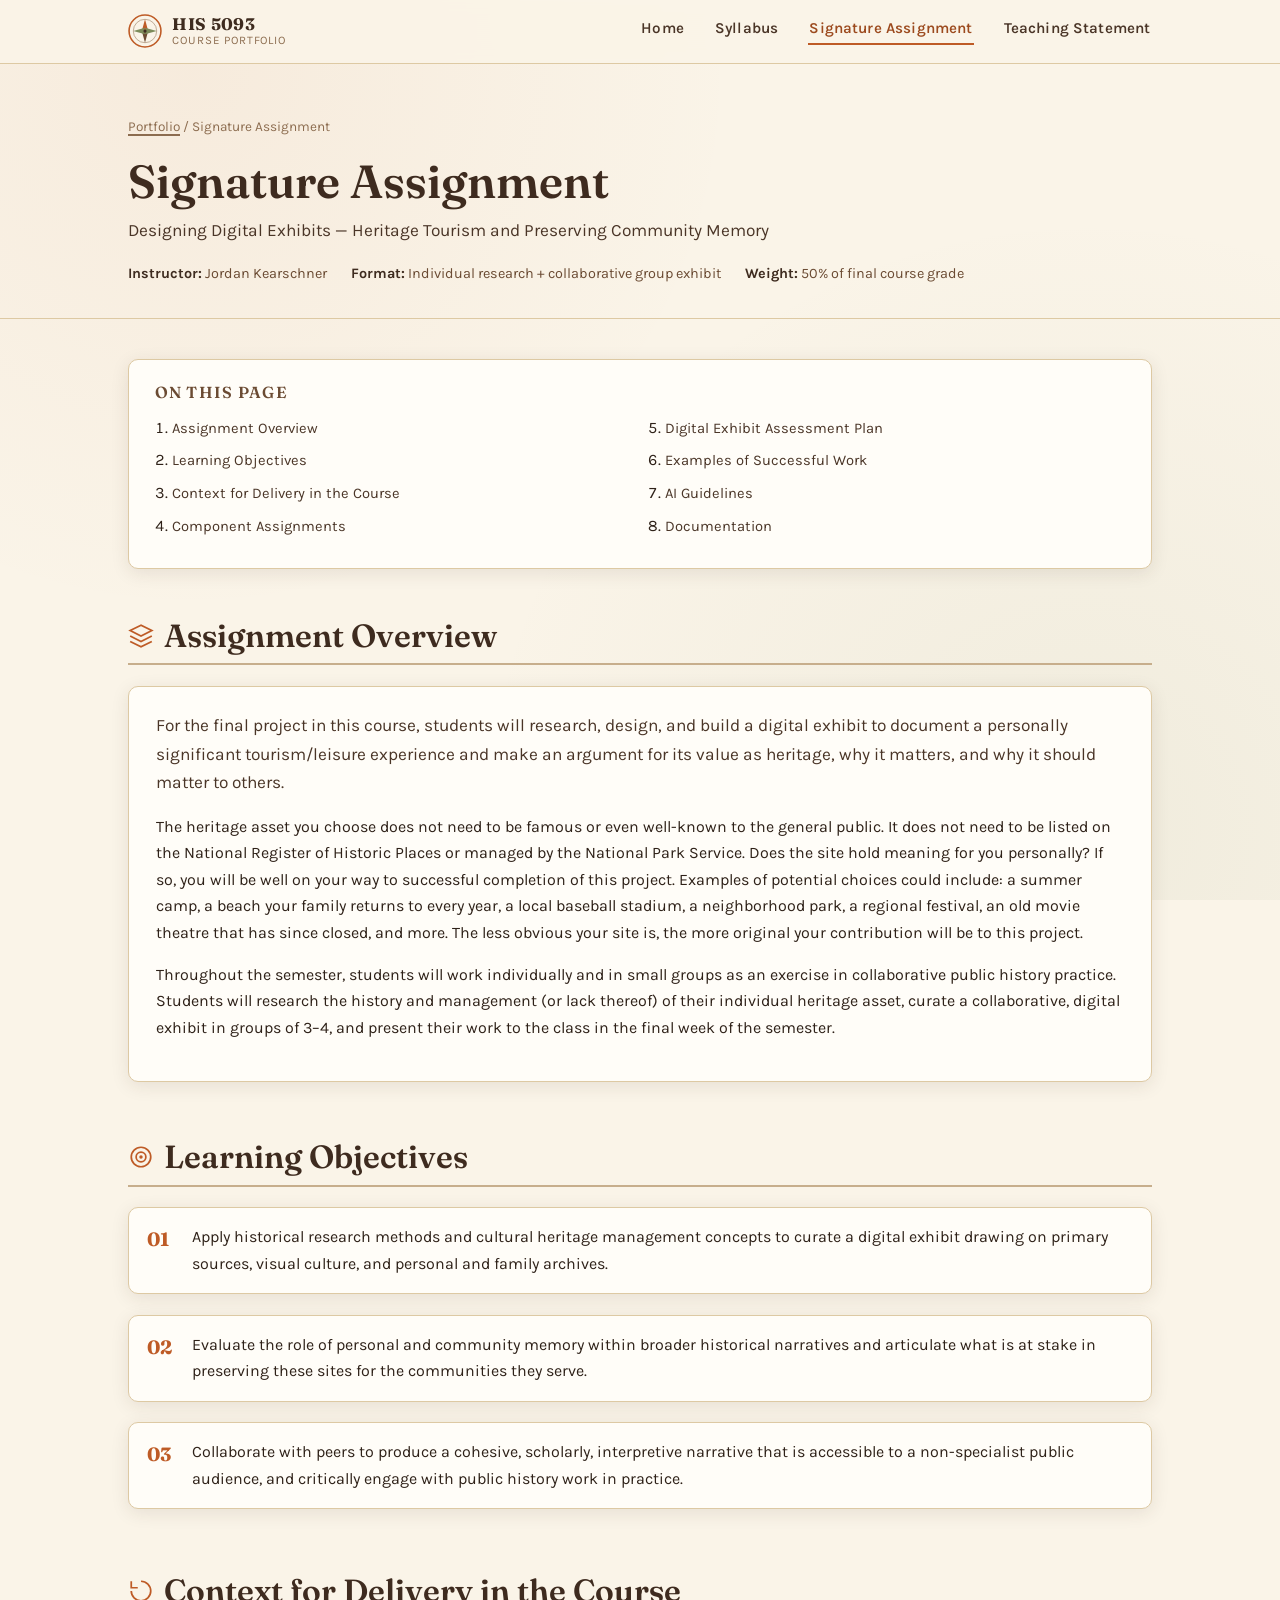
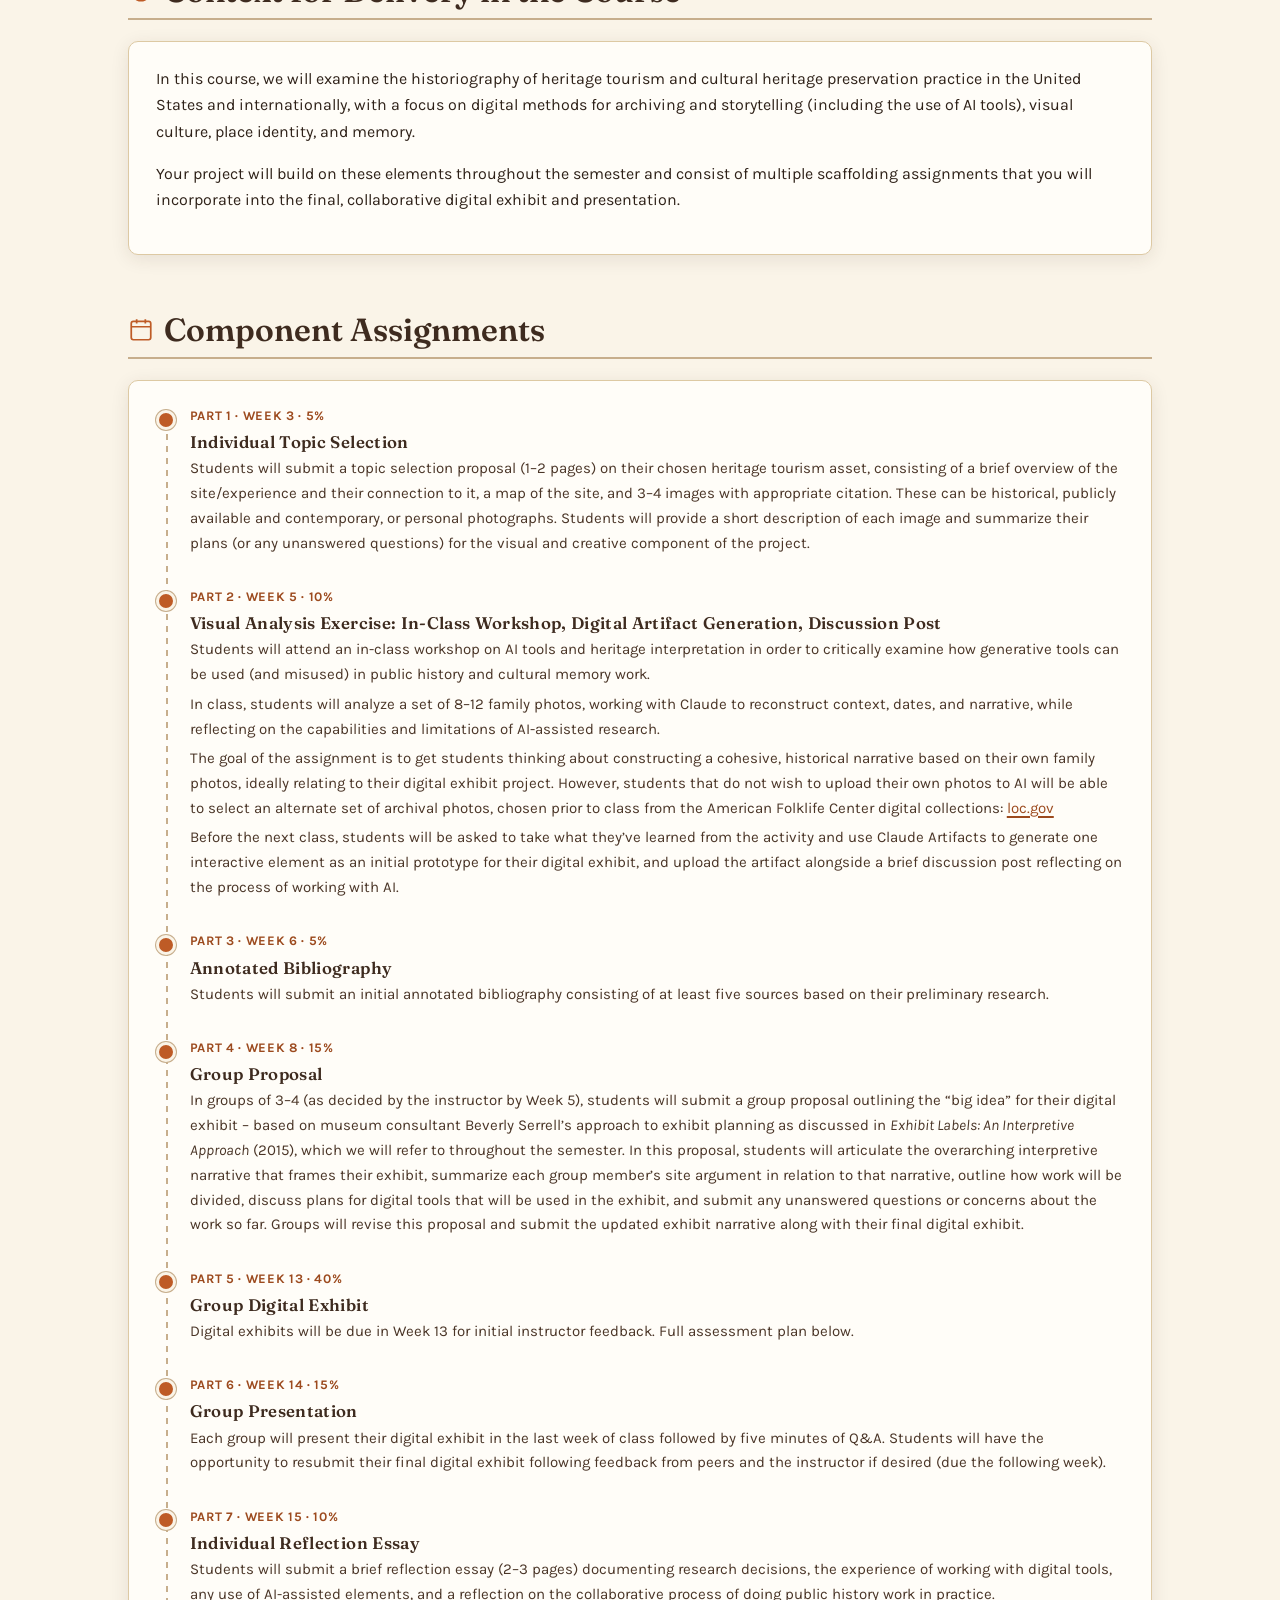
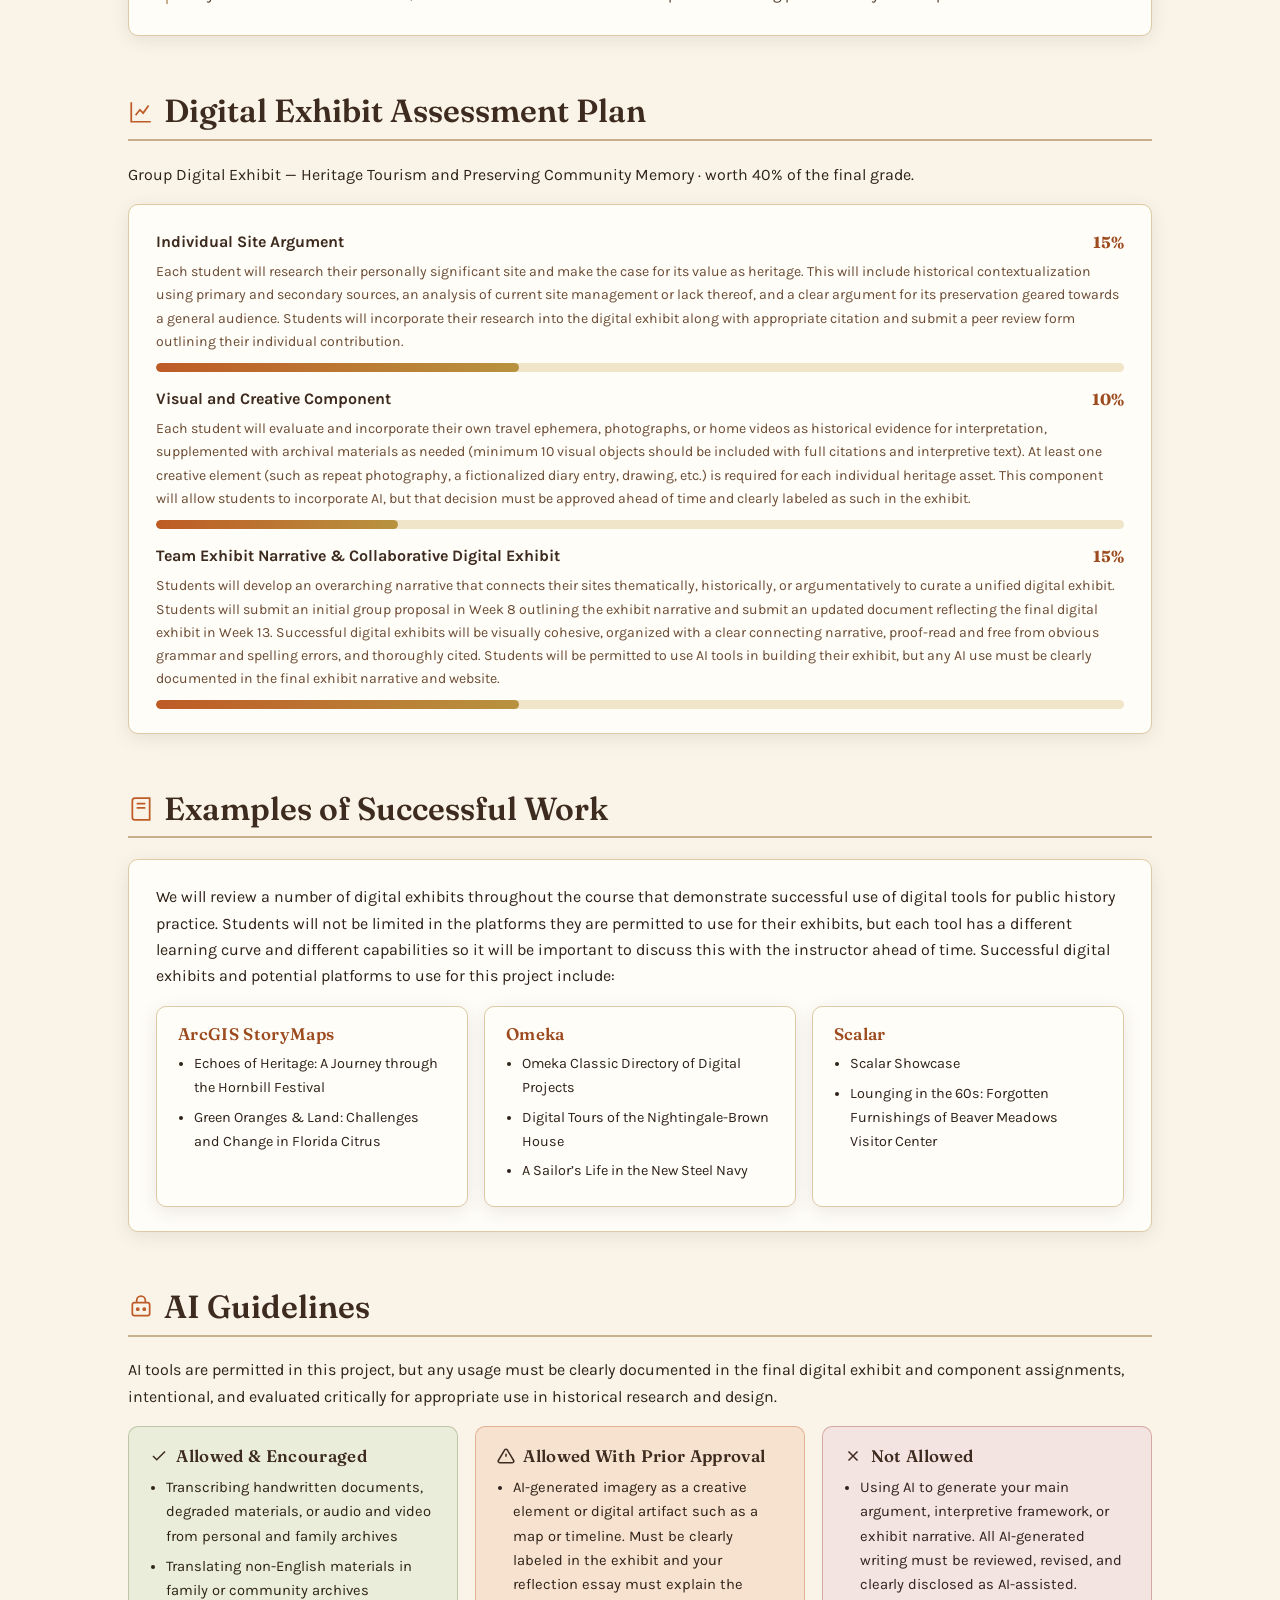
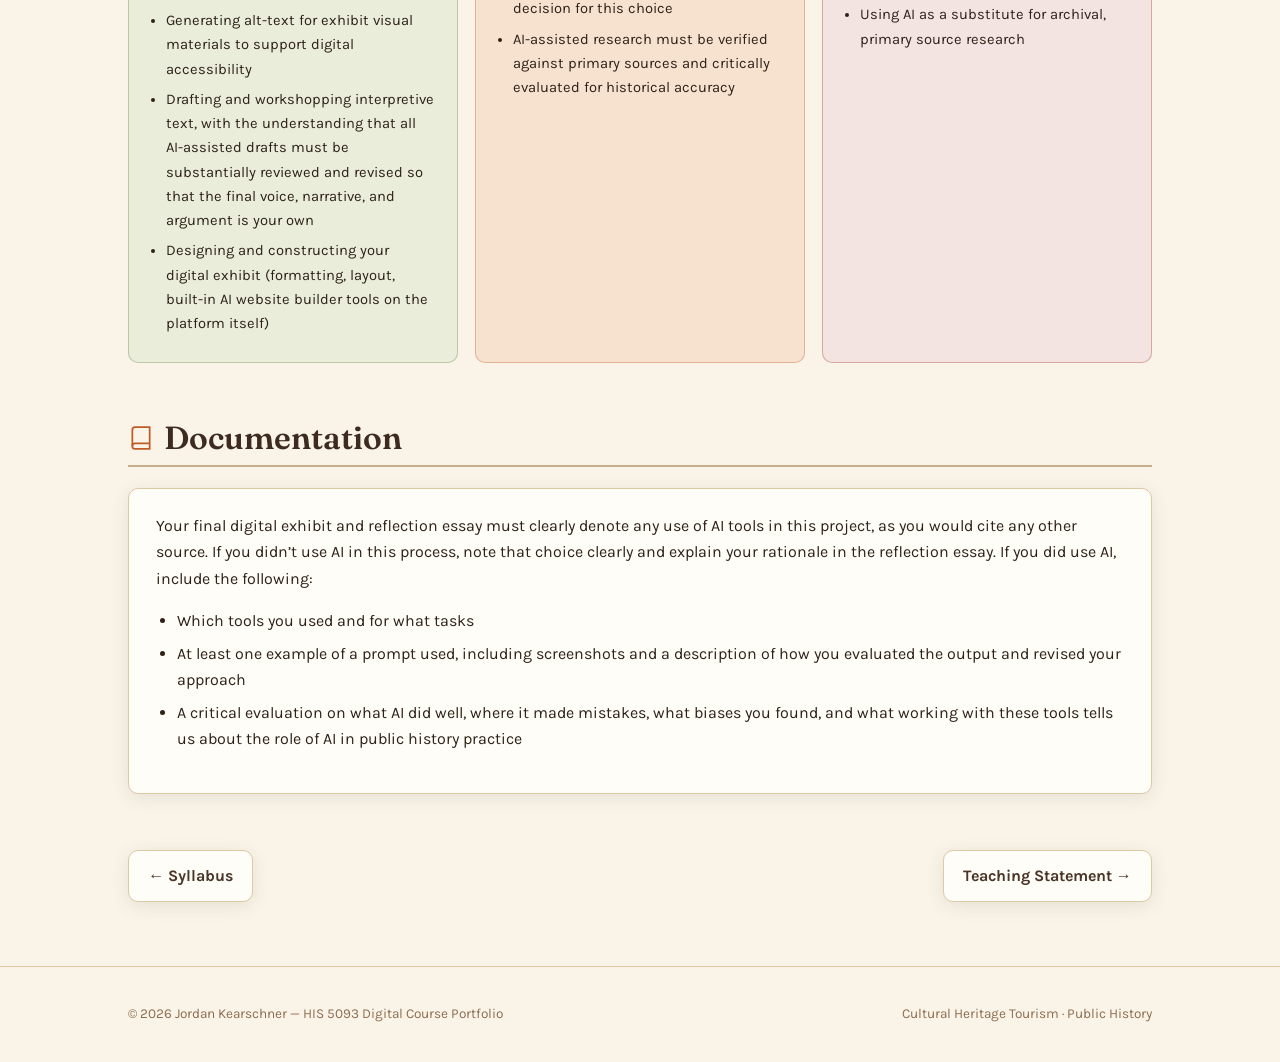
==== commit 9135d8c4: "Add teaching statement content and trim draft/placeholder messaging Populates the teaching statement" ====
--- a/signature-assignment.html
+++ b/signature-assignment.html
@@ -42,10 +42,6 @@
         <span><strong>Format:</strong> Individual research + collaborative group exhibit</span>
         <span><strong>Weight:</strong> 50% of final course grade</span>
       </div>
-      <div class="draft-note">
-        <svg viewBox="0 0 24 24" fill="none" stroke="currentColor" stroke-width="2"><path d="M12 9v4M12 17h.01M10.29 3.86 1.82 18a2 2 0 0 0 1.71 3h16.94a2 2 0 0 0 1.71-3L13.71 3.86a2 2 0 0 0-3.42 0Z"/></svg>
-        <span>This assignment is a draft and will be updated with final edits.</span>
-      </div>
     </div>
   </section>
 
--- a/css/styles.css
+++ b/css/styles.css
@@ -687,6 +687,38 @@
   margin-bottom: 0.5rem;
 }
 .platform-card ul { font-size: 0.9rem; padding-left: 1.1em; margin: 0; }
+
+/* ---------------- Essay (teaching statement) ---------------- */
+
+.essay {
+  max-width: 68ch;
+  margin: 0 auto;
+}
+
+.essay p {
+  font-size: 1.07rem;
+  color: var(--brown-900);
+  margin-bottom: 1.4em;
+}
+
+.pull-quote {
+  font-family: var(--font-display);
+  font-style: italic;
+  font-weight: 500;
+  font-size: 1.45rem;
+  line-height: 1.4;
+  color: var(--orange-700);
+  border-left: 4px solid var(--orange-600);
+  padding: 0.2rem 0 0.2rem 1.4rem;
+  margin: 2.75rem 0;
+}
+
+.essay .signoff {
+  margin-top: 2.5rem;
+  font-family: var(--font-display);
+  font-style: italic;
+  color: var(--brown-700);
+}
 
 /* ---------------- Placeholder / coming soon ---------------- */
 
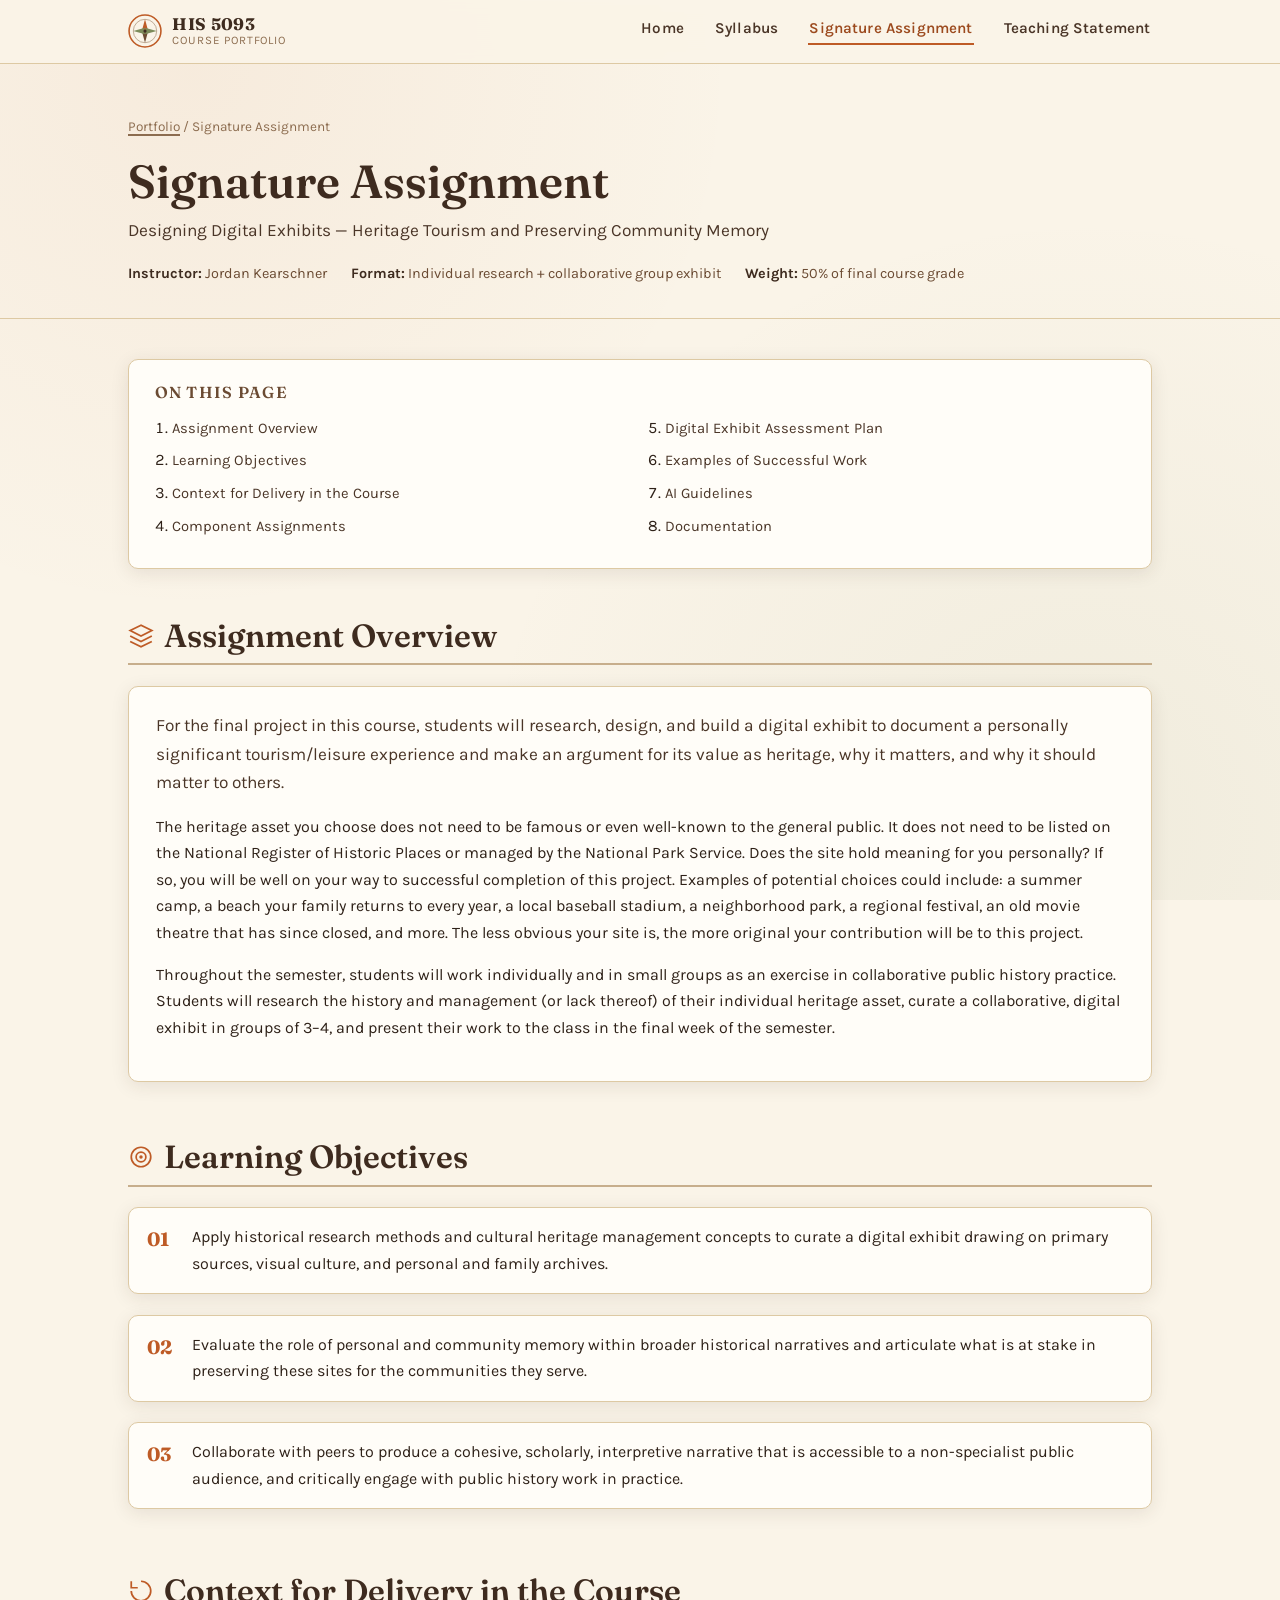
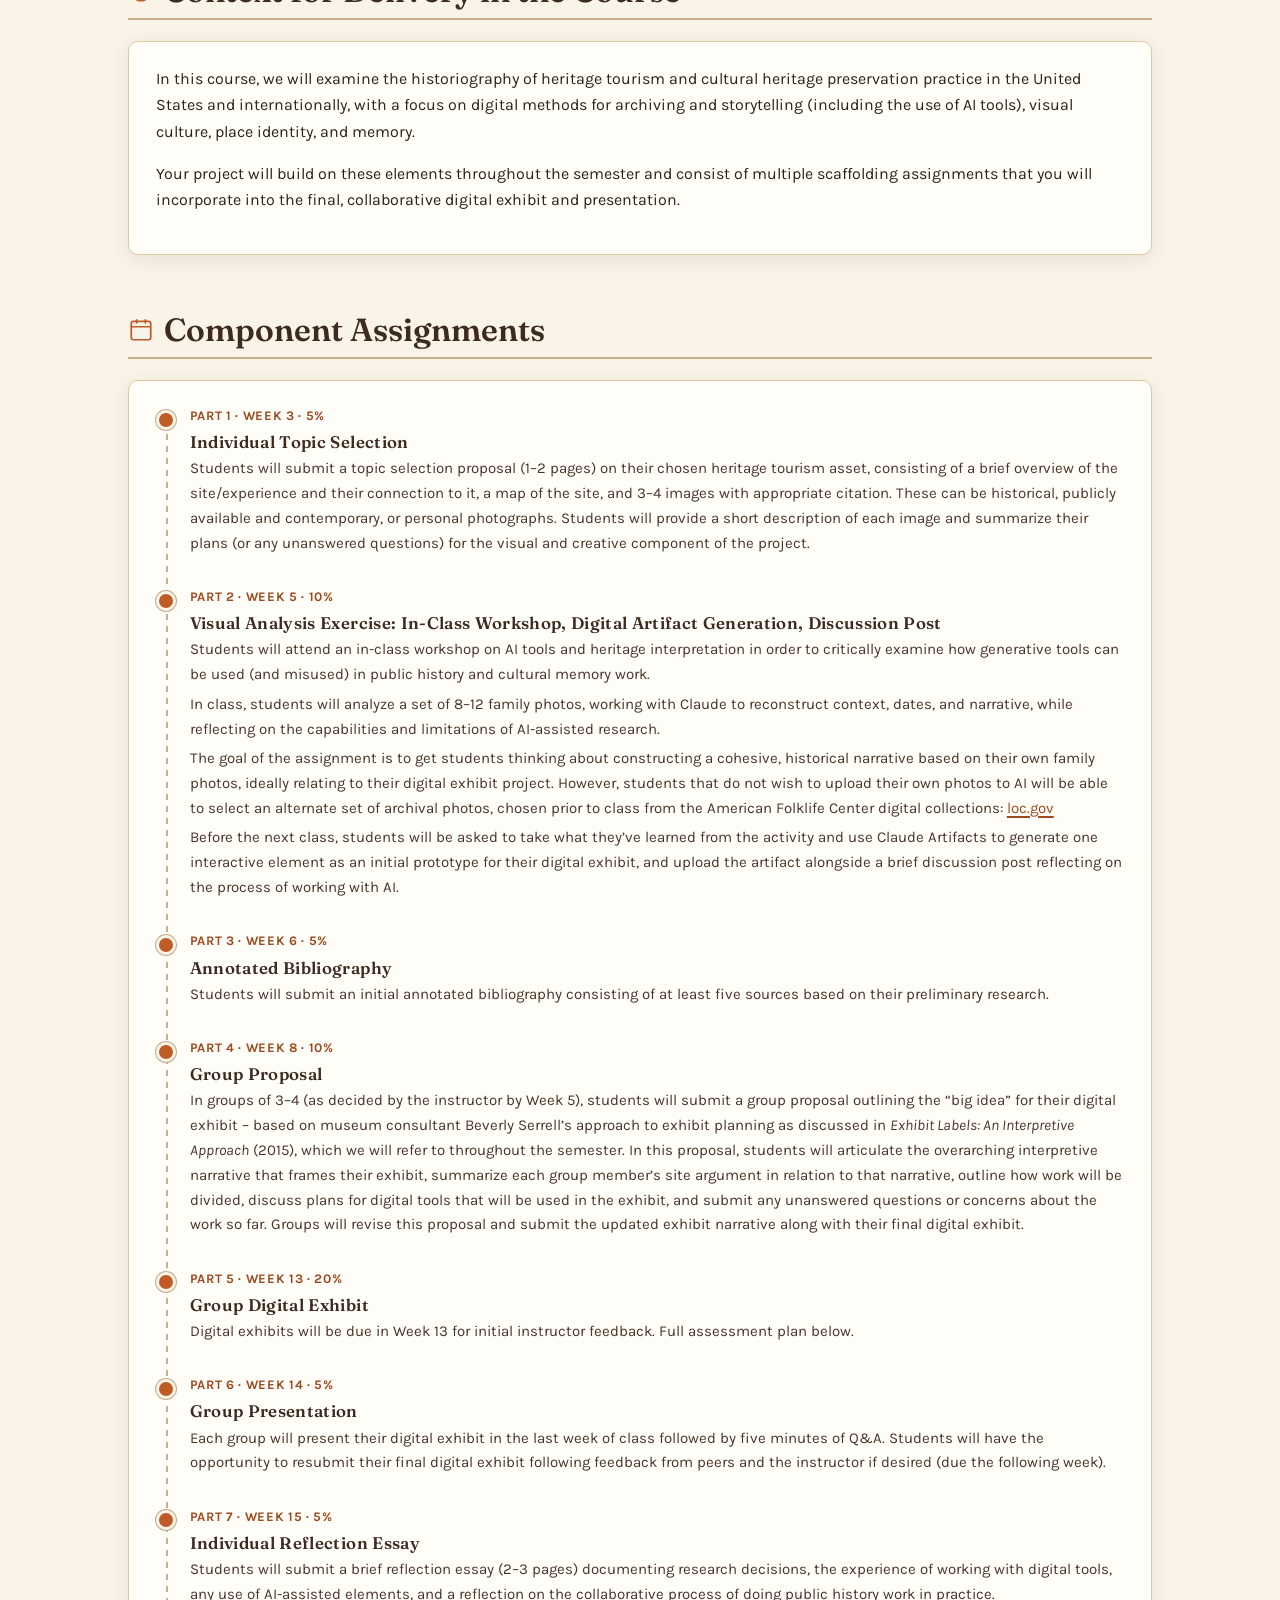
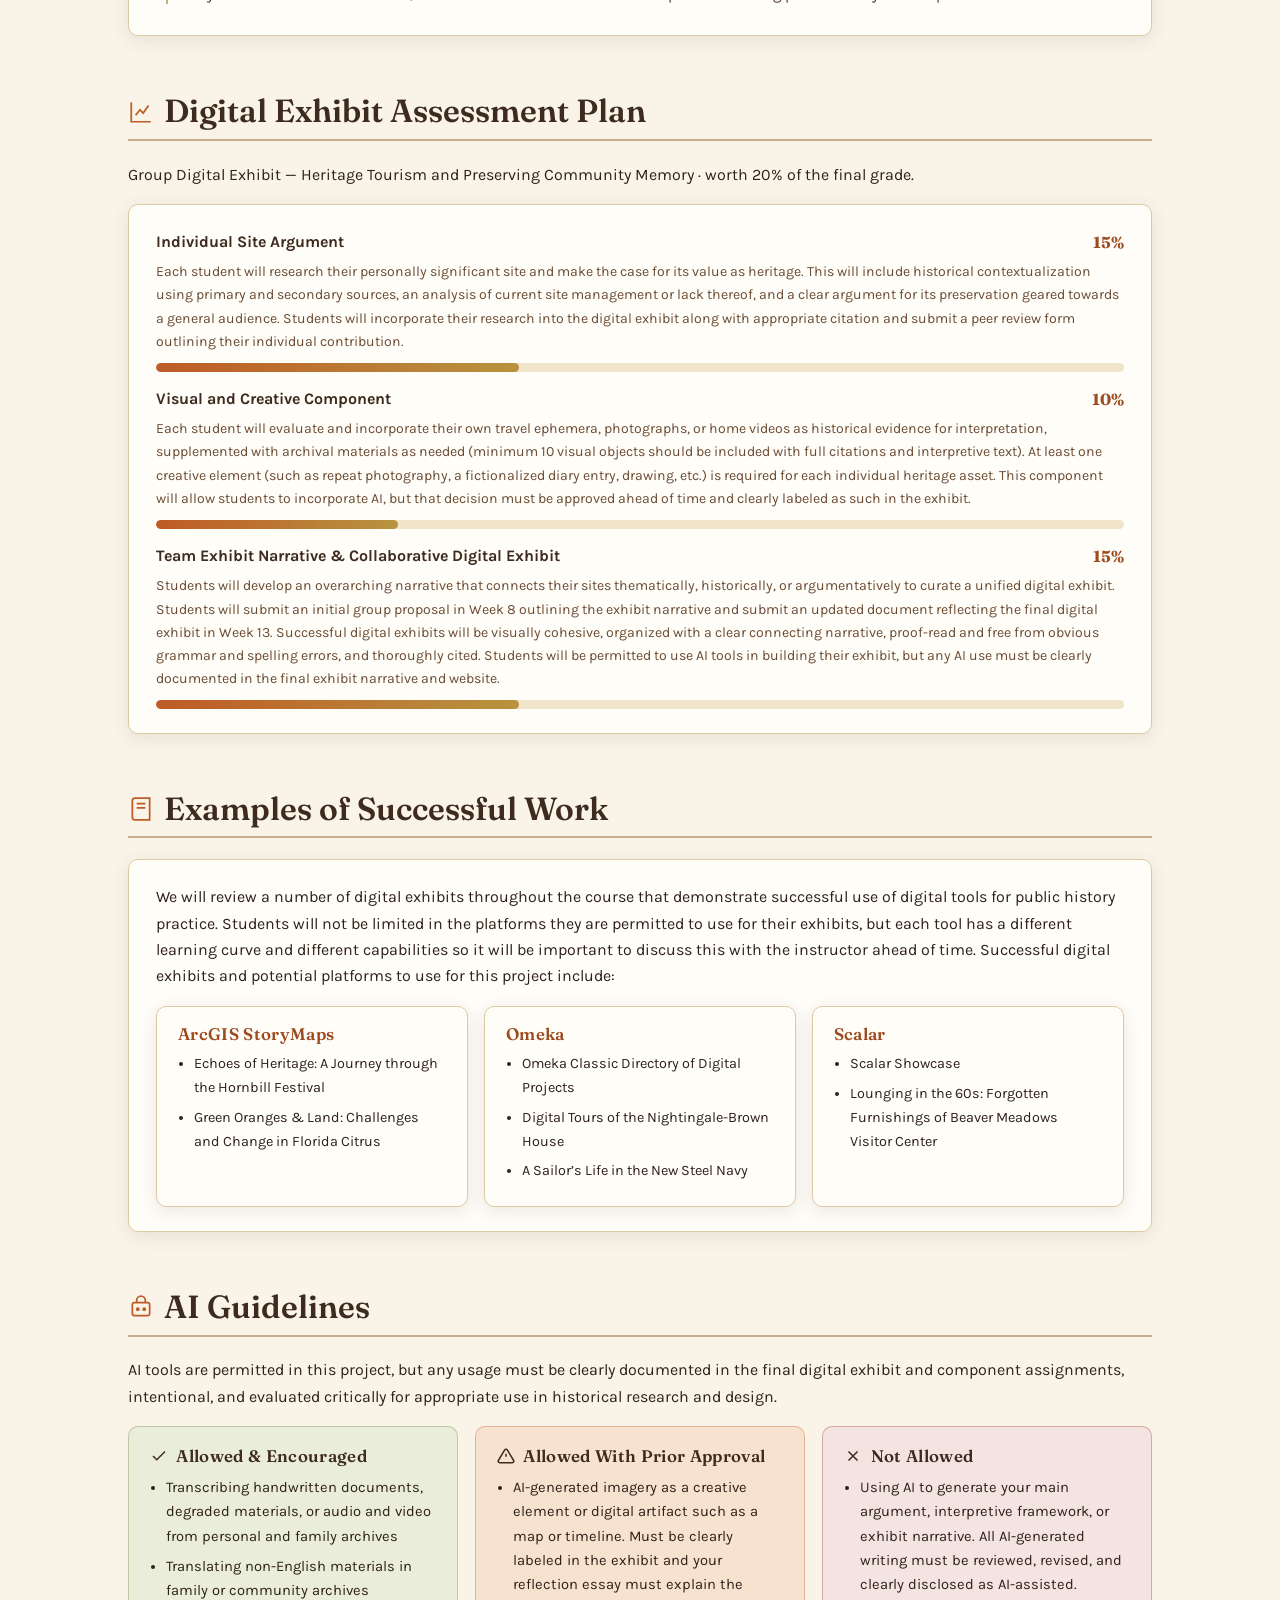
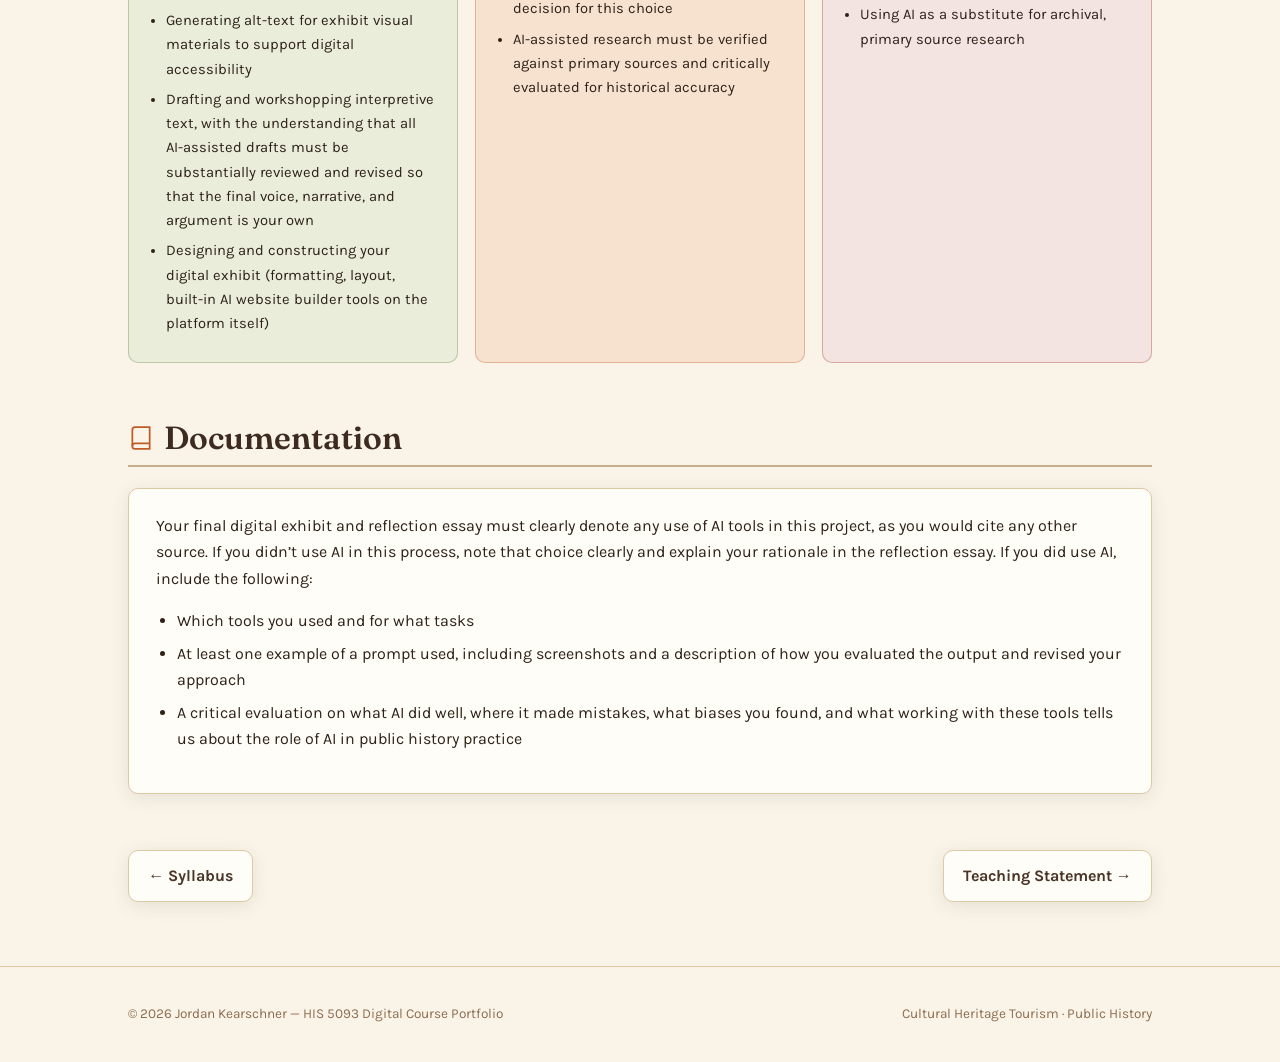
==== commit da51b4cd: "Reconcile signature assignment percentages with syllabus breakdown Updates the component assignment " ====
--- a/signature-assignment.html
+++ b/signature-assignment.html
@@ -126,25 +126,25 @@
           </div>
 
           <div class="timeline-item">
-            <div class="meta">Part 4 &middot; Week 8 &middot; 15%</div>
+            <div class="meta">Part 4 &middot; Week 8 &middot; 10%</div>
             <h4>Group Proposal</h4>
             <p>In groups of 3&ndash;4 (as decided by the instructor by Week 5), students will submit a group proposal outlining the &ldquo;big idea&rdquo; for their digital exhibit &ndash; based on museum consultant Beverly Serrell&rsquo;s approach to exhibit planning as discussed in <em>Exhibit Labels: An Interpretive Approach</em> (2015), which we will refer to throughout the semester. In this proposal, students will articulate the overarching interpretive narrative that frames their exhibit, summarize each group member&rsquo;s site argument in relation to that narrative, outline how work will be divided, discuss plans for digital tools that will be used in the exhibit, and submit any unanswered questions or concerns about the work so far. Groups will revise this proposal and submit the updated exhibit narrative along with their final digital exhibit.</p>
           </div>
 
           <div class="timeline-item">
-            <div class="meta">Part 5 &middot; Week 13 &middot; 40%</div>
+            <div class="meta">Part 5 &middot; Week 13 &middot; 20%</div>
             <h4>Group Digital Exhibit</h4>
             <p>Digital exhibits will be due in Week 13 for initial instructor feedback. Full assessment plan below.</p>
           </div>
 
           <div class="timeline-item">
-            <div class="meta">Part 6 &middot; Week 14 &middot; 15%</div>
+            <div class="meta">Part 6 &middot; Week 14 &middot; 5%</div>
             <h4>Group Presentation</h4>
             <p>Each group will present their digital exhibit in the last week of class followed by five minutes of Q&amp;A. Students will have the opportunity to resubmit their final digital exhibit following feedback from peers and the instructor if desired (due the following week).</p>
           </div>
 
           <div class="timeline-item">
-            <div class="meta">Part 7 &middot; Week 15 &middot; 10%</div>
+            <div class="meta">Part 7 &middot; Week 15 &middot; 5%</div>
             <h4>Individual Reflection Essay</h4>
             <p>Students will submit a brief reflection essay (2&ndash;3 pages) documenting research decisions, the experience of working with digital tools, any use of AI-assisted elements, and a reflection on the collaborative process of doing public history work in practice.</p>
           </div>
@@ -158,7 +158,7 @@
         <svg class="section-icon" viewBox="0 0 24 24" fill="none" stroke="currentColor" stroke-width="1.6"><path d="M3 3v18h18"/><path d="M7 15l4-5 3 3 5-7"/></svg>
         Digital Exhibit Assessment Plan
       </h2>
-      <p>Group Digital Exhibit &mdash; Heritage Tourism and Preserving Community Memory &middot; worth 40% of the final grade.</p>
+      <p>Group Digital Exhibit &mdash; Heritage Tourism and Preserving Community Memory &middot; worth 20% of the final grade.</p>
       <div class="panel">
         <div class="grade-breakdown">
           <div class="grade-item">
